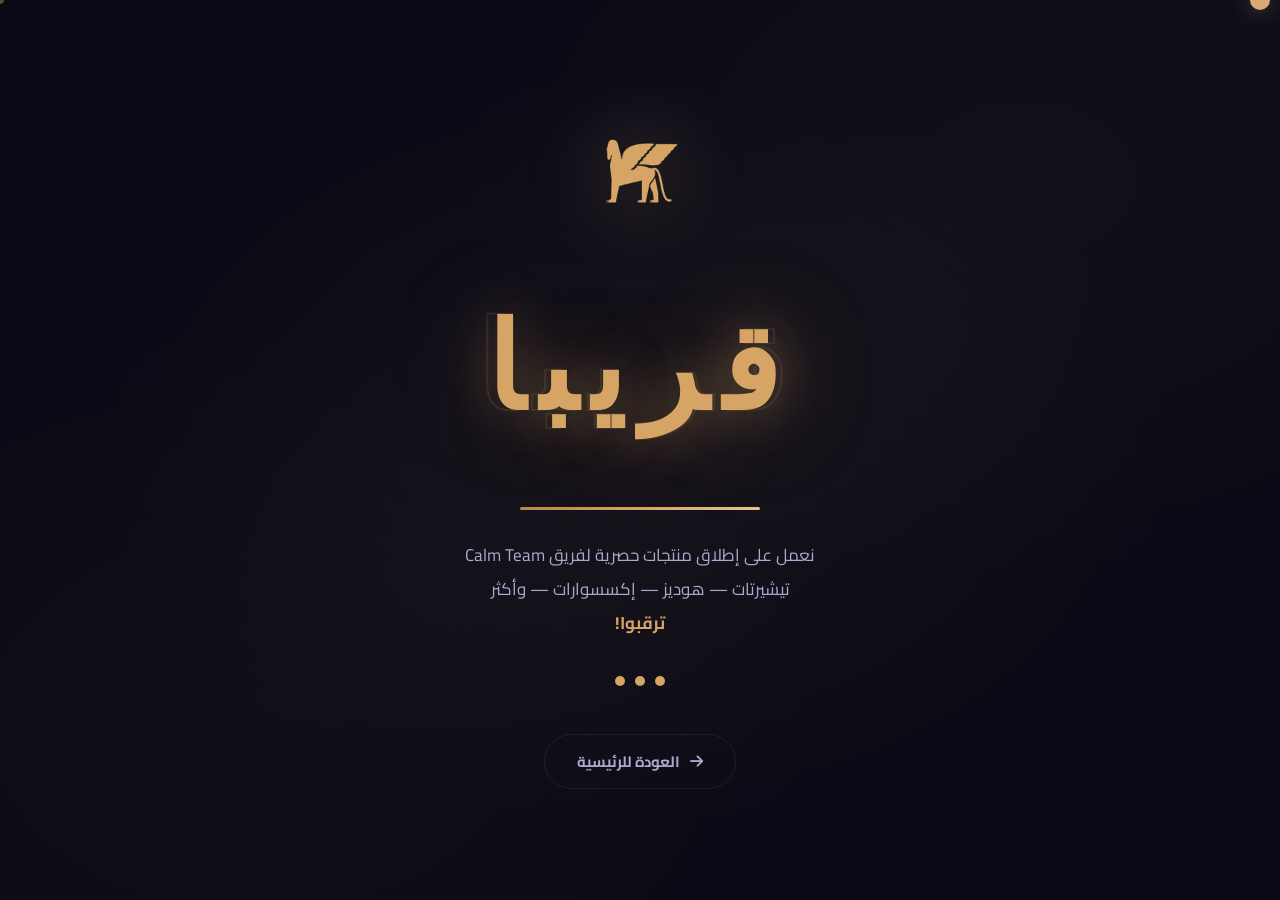
==== products.html @ 2f4dc10b "Initial commit — Calm Team website" ====
<!DOCTYPE html>
<html lang="ar" dir="rtl">
<head>
  <meta charset="UTF-8" />
  <meta name="viewport" content="width=device-width, initial-scale=1.0" />
  <title>منتجاتنا | Calm Team</title>
  <meta name="description" content="Calm Team Products - متجر فريق هدوء الرسمي" />
  <link rel="preconnect" href="https://fonts.googleapis.com" />
  <link href="https://fonts.googleapis.com/css2?family=Cairo:wght@300;400;600;700;900&family=Teko:wght@400;500;600;700&display=swap" rel="stylesheet" />
  <link rel="stylesheet" href="https://cdnjs.cloudflare.com/ajax/libs/font-awesome/6.5.1/css/all.min.css" />
  <link rel="stylesheet" href="css/style.css" />
  <link rel="icon" type="image/png" href="assets/logo.png" />
  <style>
    .products-page {
      min-height: 100vh;
      display: flex;
      align-items: center;
      justify-content: center;
      background: var(--bg);
      position: relative;
      overflow: hidden;
    }

    .products-page::before {
      content: '';
      position: absolute;
      inset: 0;
      background:
        radial-gradient(ellipse at 50% 50%, rgba(214,165,102,0.06), transparent 60%),
        radial-gradient(ellipse at 80% 20%, rgba(214,165,102,0.04), transparent 40%),
        radial-gradient(ellipse at 20% 80%, rgba(214,165,102,0.03), transparent 40%);
      pointer-events: none;
    }

    .products-logo {
      display: block;
      margin: 0 auto 48px;
      width: 120px;
      height: auto;
      animation: productFloat 2.5s var(--ease) infinite;
      filter: drop-shadow(0 0 40px var(--primary-glow));
    }

    .products-container {
      text-align: center;
      position: relative;
      z-index: 1;
      padding: 40px 24px;
      animation: pageFadeIn 1s var(--ease) both;
    }

    @keyframes pageFadeIn {
      from { opacity: 0; transform: scale(0.95); }
      to { opacity: 1; transform: scale(1); }
    }

.products-title {
      font-family: var(--font-en);
      font-size: clamp(56px, 10vw, 120px);
      font-weight: 700;
      color: var(--primary);
      letter-spacing: 16px;
      text-shadow: 0 0 50px var(--primary-glow), 0 0 100px var(--primary-glow);
      animation: titleGlow 2s var(--ease) infinite;
      position: relative;
      margin-bottom: 24px;
    }

    .products-title::after {
      content: attr(data-text);
      position: absolute;
      top: 0;
      left: 50%;
      transform: translateX(-50%);
      -webkit-text-stroke: 2px var(--primary);
      color: transparent;
      opacity: 0.12;
      z-index: -1;
      letter-spacing: 20px;
    }

    @keyframes titleGlow {
      0%, 100% { transform: scale(1); opacity: 1; }
      50% { transform: scale(1.04); opacity: 0.85; }
    }

    .products-bar-wrap {
      width: 240px;
      height: 3px;
      background: rgba(255,255,255,0.05);
      border-radius: 4px;
      overflow: hidden;
      margin: 0 auto 28px;
    }

    .products-bar-fill {
      width: 100%;
      height: 100%;
      background: linear-gradient(90deg, var(--primary-dark), var(--primary), var(--primary-light));
      animation: barSweep 2s var(--ease) infinite;
      transform-origin: left;
    }

    @keyframes barSweep {
      0% { transform: scaleX(0); }
      50% { transform: scaleX(1); }
      100% { transform: scaleX(0); transform-origin: right; }
    }

    .products-desc {
      font-size: 17px;
      color: var(--text-muted);
      max-width: 500px;
      margin: 0 auto 36px;
      line-height: 2;
    }

    .products-dots {
      display: flex;
      gap: 10px;
      justify-content: center;
      margin-bottom: 48px;
    }

    .products-dots span {
      width: 10px;
      height: 10px;
      border-radius: 50%;
      background: var(--primary);
      animation: dotBounce 1.4s var(--ease) infinite;
    }

    .products-dots span:nth-child(2) { animation-delay: 0.2s; }
    .products-dots span:nth-child(3) { animation-delay: 0.4s; }

    @keyframes dotBounce {
      0%, 60%, 100% { transform: translateY(0); opacity: 0.3; }
      30% { transform: translateY(-14px); opacity: 1; }
    }

    .products-back {
      display: inline-flex;
      align-items: center;
      gap: 10px;
      padding: 14px 32px;
      border-radius: 50px;
      font-family: var(--font-ar);
      font-size: 15px;
      font-weight: 700;
      text-decoration: none;
      color: var(--text-muted);
      border: 1px solid var(--border);
      transition: all 0.3s var(--ease);
    }

    .products-back:hover {
      color: var(--primary);
      border-color: var(--primary);
      transform: translateY(-3px);
      box-shadow: 0 8px 25px rgba(0,0,0,0.15);
    }

    .products-particles {
      position: absolute;
      inset: 0;
      overflow: hidden;
      pointer-events: none;
    }

    .products-particles span {
      position: absolute;
      width: 4px;
      height: 4px;
      background: var(--primary);
      border-radius: 50%;
      opacity: 0;
      animation: particleFall 6s linear infinite;
    }

    .products-particles span:nth-child(1) { left: 10%; animation-delay: 0s; animation-duration: 7s; }
    .products-particles span:nth-child(2) { left: 25%; animation-delay: 1s; animation-duration: 5s; }
    .products-particles span:nth-child(3) { left: 40%; animation-delay: 2s; animation-duration: 8s; }
    .products-particles span:nth-child(4) { left: 55%; animation-delay: 0.5s; animation-duration: 6s; }
    .products-particles span:nth-child(5) { left: 70%; animation-delay: 3s; animation-duration: 7s; }
    .products-particles span:nth-child(6) { left: 85%; animation-delay: 1.5s; animation-duration: 5s; }
    .products-particles span:nth-child(7) { left: 50%; animation-delay: 2.5s; animation-duration: 6s; }
    .products-particles span:nth-child(8) { left: 15%; animation-delay: 4s; animation-duration: 8s; }

    @keyframes particleFall {
      0% { transform: translateY(-20px) scale(0); opacity: 0; }
      20% { opacity: 0.6; transform: translateY(0) scale(1); }
      80% { opacity: 0.6; }
      100% { transform: translateY(100vh) scale(0); opacity: 0; }
    }

    @keyframes productFloat {
      0%, 100% { transform: translateY(0) scale(1); }
      50% { transform: translateY(-18px) scale(1.05); }
    }
  </style>
</head>
<body>

  <div class="cursor" id="cursor"></div>
  <div class="cursor-trail" id="cursorTrail"></div>

  <div class="products-page">
    <div class="products-particles">
      <span></span><span></span><span></span><span></span>
      <span></span><span></span><span></span><span></span>
    </div>

    <div class="products-container">
      <img src="assets/logo.png" alt="Calm Team" class="products-logo" />
      <h1 class="products-title" data-text="قريبا">قريبا</h1>
      <div class="products-bar-wrap"><div class="products-bar-fill"></div></div>
      <p class="products-desc">
         نعمل على إطلاق منتجات حصرية لفريق Calm Team<br />
        تيشيرتات — هوديز — إكسسوارات — وأكثر<br />
        <strong style="color: var(--primary);">ترقبوا!</strong>
      </p>
      <div class="products-dots">
        <span></span><span></span><span></span>
      </div>
      <a href="index.html" class="products-back"><i class="fas fa-arrow-right"></i> العودة للرئيسية</a>
    </div>
  </div>


<script>
  const cursor = document.getElementById('cursor');
  const cursorTrail = document.getElementById('cursorTrail');
  if (cursor && cursorTrail && window.innerWidth > 768) {
    let trailX = 0, trailY = 0;
    document.addEventListener('mousemove', (e) => {
      cursor.style.left = e.clientX + 'px';
      cursor.style.top = e.clientY + 'px';
      trailX = e.clientX; trailY = e.clientY;
    });
    let tX = 0, tY = 0;
    function updateTrail() {
      tX += (trailX - tX) * 0.08;
      tY += (trailY - tY) * 0.08;
      cursorTrail.style.left = tX + 'px';
      cursorTrail.style.top = tY + 'px';
      requestAnimationFrame(updateTrail);
    }
    updateTrail();
    const targets = document.querySelectorAll('a, button, .products-logo, .products-title, .products-back');
    targets.forEach(el => {
      el.addEventListener('mouseenter', () => cursor.classList.add('hover'));
      el.addEventListener('mouseleave', () => cursor.classList.remove('hover'));
    });
    document.addEventListener('mousedown', () => cursor.style.transform = 'translate(-50%, -50%) scale(0.8)');
    document.addEventListener('mouseup', () => cursor.style.transform = 'translate(-50%, -50%) scale(1)');
  } else if (cursor && cursorTrail) {
    cursor.style.display = 'none';
    cursorTrail.style.display = 'none';
  }
</script>
</body>
</html>
---- css/style.css ----
/* ============================================
   CALM TEAM v2 — Elite Style
   Primary: #d6a566
   ============================================ */

:root {
  --primary: #d6a566;
  --primary-light: #e8c48a;
  --primary-dark: #b8894a;
  --primary-glow: rgba(214, 165, 102, 0.35);
  --primary-glow-soft: rgba(214, 165, 102, 0.12);
  --bg: #0a0a16;
  --bg-alt: #0e0e1e;
  --bg-card: #13132a;
  --bg-card-hover: #1a1a38;
  --text: #f0f0ff;
  --text-muted: #aaaacc;
  --text-dark: #7777aa;
  --border: rgba(214, 165, 102, 0.1);
  --border-hover: rgba(214, 165, 102, 0.25);
  --glass: rgba(10, 10, 22, 0.8);
  --glass-border: rgba(214, 165, 102, 0.08);
  --radius: 16px;
  --radius-sm: 10px;
  --radius-xs: 6px;
  --ease: cubic-bezier(0.22, 1, 0.36, 1);
  --ease-out: cubic-bezier(0.16, 1, 0.3, 1);
  --font-ar: 'Cairo', sans-serif;
  --font-en: 'Teko', sans-serif;
}

* { margin: 0; padding: 0; box-sizing: border-box; }

html {
  scroll-behavior: smooth;
  scroll-padding-top: 80px;
}

body {
  font-family: var(--font-ar);
  background: var(--bg);
  color: var(--text);
  line-height: 1.7;
  overflow-x: hidden;
  direction: rtl;
  cursor: none;
}

.lang-toggle {
  background: transparent;
  border: 1px solid var(--text-muted);
  color: var(--text-muted);
  font-family: var(--font-en);
  font-size: 12px;
  font-weight: 700;
  letter-spacing: 1px;
  padding: 4px 12px;
  border-radius: 20px;
  cursor: pointer;
  transition: all 0.3s var(--ease);
  line-height: 1.4;
}

.lang-toggle:hover {
  border-color: var(--primary);
  color: var(--primary);
  box-shadow: 0 0 20px var(--primary-glow);
}

::selection { background: var(--primary); color: #06060e; }

::-webkit-scrollbar { width: 6px; }
::-webkit-scrollbar-track { background: var(--bg); }
::-webkit-scrollbar-thumb { background: var(--primary-dark); border-radius: 3px; }
::-webkit-scrollbar-thumb:hover { background: var(--primary); }

img, a, button, input, textarea { cursor: none; }

/* ============================================
   CUSTOM CURSOR
   ============================================ */
.cursor {
  position: fixed;
  width: 20px;
  height: 20px;
  border-radius: 50%;
  pointer-events: none;
  z-index: 99999;
  background: var(--primary);
  box-shadow: 0 0 20px var(--primary-glow), 0 0 60px var(--primary-glow);
  mix-blend-mode: screen;
  transform: translate(-50%, -50%);
  transition: width 0.2s, height 0.2s, opacity 0.2s;
}

.cursor-trail {
  position: fixed;
  width: 8px;
  height: 8px;
  border-radius: 50%;
  pointer-events: none;
  z-index: 99998;
  background: rgba(214, 165, 102, 0.4);
  transform: translate(-50%, -50%);
  transition: none;
}

.cursor.hover {
  width: 48px;
  height: 48px;
  background: rgba(214, 165, 102, 0.08);
  backdrop-filter: blur(4px);
  border: 1px solid var(--primary);
  box-shadow: 0 0 40px var(--primary-glow);
}

/* ============================================
   SCROLL PROGRESS
   ============================================ */
.scroll-progress {
  position: fixed;
  top: 0;
  left: 0;
  height: 2px;
  z-index: 10001;
  background: linear-gradient(90deg, var(--primary-dark), var(--primary), var(--primary-light));
  width: 0%;
  transition: width 0.1s linear;
}

/* ============================================
   LOADER
   ============================================ */
.loader {
  position: fixed;
  inset: 0;
  z-index: 10000;
  background: var(--bg);
  display: flex;
  align-items: center;
  justify-content: center;
  transition: opacity 0.8s var(--ease), visibility 0.8s;
}

.loader.hidden {
  opacity: 0;
  visibility: hidden;
  pointer-events: none;
}

.loader-scene {
  text-align: center;
  position: relative;
}

.loader-shield {
  width: 80px;
  height: 80px;
  display: block;
  margin: 0 auto;
  animation: loaderFloat 1.5s var(--ease) infinite;
  position: relative;
  z-index: 2;
  object-fit: contain;
}

.loader-ring {
  position: absolute;
  top: 50%;
  left: 50%;
  width: 120px;
  height: 120px;
  margin: -60px 0 0 -60px;
  border-radius: 50%;
  border: 2px solid transparent;
  border-top-color: var(--primary);
  animation: spin 1s linear infinite;
}

.loader-ring-2 {
  position: absolute;
  top: 50%;
  left: 50%;
  width: 140px;
  height: 140px;
  margin: -70px 0 0 -70px;
  border-radius: 50%;
  border: 2px solid transparent;
  border-bottom-color: var(--primary-light);
  animation: spin 1.5s linear infinite reverse;
}

.loader-scene h2 {
  font-family: var(--font-en);
  font-size: 36px;
  color: var(--primary);
  letter-spacing: 6px;
  margin-top: 24px;
  animation: loaderPulse 1.5s var(--ease) infinite;
}

.loader-scene p {
  font-size: 12px;
  color: var(--text-dark);
  letter-spacing: 3px;
  margin-top: 8px;
}

@keyframes loaderFloat {
  0%, 100% { transform: translateY(0) scale(1); }
  50% { transform: translateY(-12px) scale(1.05); }
}

@keyframes loaderPulse {
  0%, 100% { opacity: 1; }
  50% { opacity: 0.6; }
}

@keyframes spin {
  to { transform: rotate(360deg); }
}

/* ============================================
   NAV
   ============================================ */
.navbar {
  position: fixed;
  top: 0;
  left: 0;
  right: 0;
  z-index: 1000;
  padding: 18px 0;
  transition: transform 0.5s var(--ease), background 0.4s var(--ease), padding 0.4s var(--ease), border 0.4s var(--ease);
  transform: translateY(0);
}

.navbar.scrolled {
  background: var(--glass);
  backdrop-filter: blur(24px) saturate(1.2);
  -webkit-backdrop-filter: blur(24px) saturate(1.2);
  border-bottom: 1px solid var(--glass-border);
  padding: 10px 0;
}

.navbar.hidden {
  transform: translateY(-100%);
}

.nav-container {
  max-width: 1200px;
  margin: 0 auto;
  padding: 0 24px;
  display: flex;
  align-items: center;
  justify-content: space-between;
}

.nav-logo {
  display: flex;
  align-items: center;
  gap: 10px;
  text-decoration: none;
  color: var(--text);
  font-family: var(--font-en);
  font-size: 26px;
  letter-spacing: 2px;
}

.logo-3d {
  perspective: 200px;
}

.logo-icon {
  width: 34px;
  height: 34px;
  display: block;
  transition: transform 0.4s var(--ease);
  animation: logoFloat 3s var(--ease) infinite;
  object-fit: contain;
}

@keyframes logoFloat {
  0%, 100% { transform: rotateY(0deg); }
  50% { transform: rotateY(15deg); }
}

.nav-logo:hover .logo-icon {
  transform: rotateY(360deg);
}

.logo-text span { color: var(--primary); }

.nav-menu {
  display: flex;
  list-style: none;
  gap: 4px;
}

.nav-link {
  text-decoration: none;
  color: var(--text-muted);
  padding: 8px 18px;
  border-radius: var(--radius-xs);
  font-size: 13px;
  font-weight: 600;
  transition: all 0.3s var(--ease);
  position: relative;
  letter-spacing: 0.5px;
}

.nav-link::before {
  content: '';
  position: absolute;
  bottom: 2px;
  left: 50%;
  width: 0;
  height: 2px;
  background: var(--primary);
  border-radius: 2px;
  transition: all 0.3s var(--ease);
  transform: translateX(-50%);
}

.nav-link:hover,
.nav-link.active {
  color: var(--text);
  background: rgba(214, 165, 102, 0.06);
}

.nav-link:hover::before,
.nav-link.active::before {
  width: 40%;
}

.nav-toggle {
  display: none;
  flex-direction: column;
  gap: 5px;
  cursor: pointer;
  padding: 8px;
}

.nav-toggle span {
  width: 24px;
  height: 2px;
  background: var(--text);
  transition: all 0.3s var(--ease);
  border-radius: 2px;
}

.nav-toggle.active span:nth-child(1) { transform: rotate(45deg) translate(5px, 5px); }
.nav-toggle.active span:nth-child(2) { opacity: 0; transform: translateX(-10px); }
.nav-toggle.active span:nth-child(3) { transform: rotate(-45deg) translate(5px, -5px); }

/* ============================================
   HERO
   ============================================ */
.hero {
  position: relative;
  min-height: 100vh;
  display: flex;
  align-items: center;
  justify-content: center;
  overflow: hidden;
}

.three-container {
  position: absolute;
  inset: 0;
  z-index: 0;
}

.hero-gradient {
  position: absolute;
  inset: 0;
  z-index: 1;
  background:
    radial-gradient(ellipse at 20% 50%, rgba(214,165,102,0.1) 0%, transparent 55%),
    radial-gradient(ellipse at 80% 80%, rgba(214,165,102,0.06) 0%, transparent 50%),
    radial-gradient(ellipse at 50% 0%, rgba(214,165,102,0.04) 0%, transparent 40%),
    linear-gradient(180deg, transparent 0%, var(--bg) 100%);
  pointer-events: none;
}

.hero-floating {
  position: absolute;
  inset: 0;
  z-index: 1;
  pointer-events: none;
  overflow: hidden;
}

.float-shape {
  position: absolute;
  font-size: 28px;
  color: var(--primary);
  opacity: 0.15;
  animation: floatAround 12s var(--ease) infinite;
}

.float-shape.s1 { top: 15%; right: 10%; animation-delay: -2s; font-size: 36px; }
.float-shape.s2 { top: 60%; left: 8%; animation-delay: -5s; font-size: 24px; }
.float-shape.s3 { bottom: 20%; right: 20%; animation-delay: -8s; font-size: 32px; }
.float-shape.s4 { top: 30%; left: 15%; animation-delay: -3s; font-size: 20px; }

@keyframes floatAround {
  0%, 100% { transform: translate(0, 0) rotate(0deg); }
  25% { transform: translate(20px, -30px) rotate(5deg); }
  50% { transform: translate(-10px, -50px) rotate(-3deg); }
  75% { transform: translate(-30px, -20px) rotate(7deg); }
}

.hero-content {
  position: relative;
  z-index: 2;
  text-align: center;
  padding: 24px;
  max-width: 900px;
}

.hero-badge {
  display: inline-block;
  padding: 8px 28px;
  border: 1px solid var(--border);
  border-radius: 50px;
  font-size: 12px;
  font-weight: 600;
  color: var(--primary);
  letter-spacing: 4px;
  margin-bottom: 24px;
  backdrop-filter: blur(10px);
  background: rgba(214, 165, 102, 0.04);
  position: relative;
  overflow: hidden;
}

.hero-badge::before {
  content: '';
  position: absolute;
  top: -50%;
  left: -50%;
  width: 200%;
  height: 200%;
  background: conic-gradient(from 0deg, transparent, var(--primary-glow), transparent, var(--primary-glow), transparent);
  animation: badgeSpin 6s linear infinite;
  opacity: 0.3;
}

@keyframes badgeSpin {
  to { transform: rotate(360deg); }
}

.hero-title {
  display: flex;
  flex-direction: column;
  align-items: center;
  gap: 0;
  margin-bottom: 16px;
  perspective: 600px;
}

.title-line {
  font-family: var(--font-en);
  font-size: clamp(72px, 18vw, 180px);
  font-weight: 700;
  line-height: 0.85;
  color: var(--text);
  text-transform: uppercase;
  letter-spacing: 10px;
  text-align: center;
  text-shadow: 0 0 30px rgba(214,165,102,0.05);
  opacity: 0;
  transform: translateY(60px) rotateX(20deg);
  animation: titleReveal 1s var(--ease-out) forwards;
}

.title-line:nth-child(1) { animation-delay: 0.3s; }
.title-line:nth-child(2) { animation-delay: 0.6s; }

.title-line.gold {
  color: var(--primary);
  text-shadow:
    0 0 40px rgba(214,165,102,0.2),
    0 0 80px rgba(214,165,102,0.1);
  -webkit-text-stroke: 0;
  position: relative;
}

.title-line.gold::after {
  content: 'Team';
  position: absolute;
  top: 0;
  left: 50%;
  transform: translateX(-50%);
  -webkit-text-stroke: 2px var(--primary);
  color: transparent;
  opacity: 0.15;
  z-index: -1;
  letter-spacing: 12px;
}

@keyframes titleReveal {
  to {
    opacity: 1;
    transform: translateY(0) rotateX(0deg);
  }
}

.hero-subtitle {
  font-family: var(--font-ar);
  font-size: clamp(20px, 3vw, 36px);
  font-weight: 700;
  color: var(--text-muted);
  letter-spacing: 6px;
  margin-bottom: 20px;
  opacity: 0;
  animation: fadeUp 0.8s var(--ease-out) 0.9s forwards;
}

@keyframes fadeUp {
  to { opacity: 1; transform: translateY(0); }
}

.hero-desc {
  font-size: clamp(14px, 1.8vw, 17px);
  color: var(--text-muted);
  max-width: 550px;
  margin: 0 auto 36px;
  line-height: 2;
  opacity: 0;
  transform: translateY(20px);
  animation: fadeUp 0.8s var(--ease-out) 1.1s forwards;
}

.typewriter::after {
  content: '|';
  animation: blink 0.8s step-end infinite;
  color: var(--primary);
}

@keyframes blink {
  50% { opacity: 0; }
}

.hero-actions {
  display: flex;
  gap: 16px;
  justify-content: center;
  flex-wrap: wrap;
  opacity: 0;
  transform: translateY(20px);
  animation: fadeUp 0.8s var(--ease-out) 1.3s forwards;
}

.btn {
  display: inline-flex;
  align-items: center;
  gap: 12px;
  padding: 16px 36px;
  border-radius: 50px;
  font-family: var(--font-ar);
  font-size: 15px;
  font-weight: 700;
  text-decoration: none;
  cursor: pointer;
  border: none;
  transition: all 0.4s var(--ease);
  position: relative;
  overflow: hidden;
  outline: none;
}

.btn-primary {
  background: linear-gradient(135deg, var(--primary-dark), var(--primary), var(--primary-light));
  color: #06060e;
  box-shadow: 0 4px 25px var(--primary-glow);
}

.btn-primary::before {
  content: '';
  position: absolute;
  top: 0;
  left: -100%;
  width: 100%;
  height: 100%;
  background: linear-gradient(90deg, transparent, rgba(255,255,255,0.2), transparent);
  transition: left 0.6s;
}

.btn-primary:hover::before { left: 100%; }

.btn-primary:hover {
  transform: translateY(-4px) scale(1.02);
  box-shadow: 0 12px 40px var(--primary-glow);
}

.btn-outline {
  background: transparent;
  color: var(--text);
  border: 2px solid var(--border);
}

.btn-outline:hover {
  border-color: var(--primary);
  color: var(--primary);
  background: rgba(214, 165, 102, 0.06);
  transform: translateY(-4px);
  box-shadow: 0 8px 30px rgba(214,165,102,0.08);
}

.hero-scroll {
  position: absolute;
  bottom: 36px;
  left: 50%;
  transform: translateX(-50%);
  display: flex;
  flex-direction: column;
  align-items: center;
  gap: 8px;
  color: var(--text-dark);
  font-size: 11px;
  letter-spacing: 3px;
  animation: scrollBounce 2.5s var(--ease) infinite;
  z-index: 2;
  opacity: 0;
  animation: scrollBounce 2.5s var(--ease) infinite, fadeIn 1s 2s forwards;
}

@keyframes scrollBounce {
  0%, 100% { transform: translateX(-50%) translateY(0); }
  50% { transform: translateX(-50%) translateY(10px); }
}

@keyframes fadeIn {
  to { opacity: 1; }
}

/* ============================================
   MARQUEE
   ============================================ */
.marquee-section {
  padding: 20px 0;
  background: var(--bg-alt);
  border-top: 1px solid var(--border);
  border-bottom: 1px solid var(--border);
  overflow: hidden;
}

.marquee {
  overflow: hidden;
  width: 100%;
}

.marquee-track {
  display: flex;
  gap: 40px;
  width: max-content;
  animation: marqueeScroll 20s linear infinite;
}

.marquee-track span {
  font-family: var(--font-en);
  font-size: 22px;
  font-weight: 600;
  color: var(--text-muted);
  letter-spacing: 3px;
  white-space: nowrap;
}

.marquee-track span:nth-child(odd) { color: var(--primary); }

@keyframes marqueeScroll {
  from { transform: translateX(0); }
  to { transform: translateX(-50%); }
}

/* ============================================
   SECTIONS
   ============================================ */
.section {
  padding: 110px 0;
  position: relative;
}

.section:nth-child(even) {
  background: var(--bg-alt);
}

.container {
  max-width: 1200px;
  margin: 0 auto;
  padding: 0 24px;
}

.section-header {
  text-align: center;
  margin-bottom: 60px;
}

.section-tag {
  display: inline-block;
  padding: 6px 22px;
  border-radius: 50px;
  font-size: 11px;
  font-weight: 700;
  color: var(--primary);
  background: rgba(214, 165, 102, 0.06);
  border: 1px solid var(--border);
  letter-spacing: 3px;
  margin-bottom: 16px;
  text-transform: uppercase;
}

.section-title {
  font-size: clamp(30px, 4.5vw, 48px);
  font-weight: 900;
  color: var(--text);
  margin-bottom: 16px;
  line-height: 1.2;
}

.section-divider {
  display: flex;
  align-items: center;
  justify-content: center;
  gap: 12px;
  color: var(--primary);
  font-size: 14px;
}

.section-divider span {
  display: block;
  width: 50px;
  height: 1px;
  background: linear-gradient(90deg, transparent, var(--primary), transparent);
}

/* ============================================
   ABOUT
   ============================================ */
.about-grid {
  display: grid;
  grid-template-columns: 1.1fr 1fr;
  gap: 60px;
  align-items: center;
}

.about-desc {
  font-size: 16px;
  color: var(--text-muted);
  margin-bottom: 20px;
  line-height: 2;
}

.about-desc strong { color: var(--primary); }

.about-values {
  display: flex;
  gap: 10px;
  flex-wrap: wrap;
  margin-top: 28px;
}

.value-item {
  display: flex;
  align-items: center;
  gap: 8px;
  padding: 8px 20px;
  border-radius: 50px;
  background: rgba(214, 165, 102, 0.05);
  border: 1px solid var(--border);
  font-size: 13px;
  font-weight: 600;
  color: var(--text);
  transition: all 0.3s var(--ease);
}

.value-item:hover {
  border-color: var(--primary);
  background: rgba(214, 165, 102, 0.1);
  transform: translateY(-3px);
  box-shadow: 0 6px 20px rgba(214,165,102,0.08);
}

.value-item i { color: var(--primary); }

.about-visual {
  display: flex;
  justify-content: center;
  perspective: 800px;
}

.about-3d-card {
  width: 280px;
  height: 340px;
  cursor: pointer;
}

.about-3d-inner {
  width: 100%;
  height: 100%;
  background: linear-gradient(145deg, var(--bg-card), var(--bg-card-hover));
  border: 1px solid var(--border);
  border-radius: 24px;
  display: flex;
  flex-direction: column;
  align-items: center;
  justify-content: center;
  gap: 16px;
  transition: all 0.3s var(--ease);
  position: relative;
  overflow: hidden;
  animation: cardLevitate 4s var(--ease) infinite;
}

@keyframes cardLevitate {
  0%, 100% { transform: translateY(0); }
  50% { transform: translateY(-6px); }
}

.about-3d-inner::before {
  content: '';
  position: absolute;
  inset: -1px;
  border-radius: 25px;
  background: var(--primary);
  opacity: 0.15;
  z-index: -1;
}

.about-3d-inner::after {
  content: '';
  position: absolute;
  inset: 0;
  border-radius: 24px;
  box-shadow: inset 0 0 60px rgba(214, 165, 102, 0.06);
  pointer-events: none;
  animation: glowPulse 3s var(--ease) infinite;
}

@keyframes glowPulse {
  0%, 100% { box-shadow: inset 0 0 40px rgba(214, 165, 102, 0.04); }
  50% { box-shadow: inset 0 0 80px rgba(214, 165, 102, 0.10); }
}

.about-3d-shield {
  width: 90px;
  height: 90px;
  object-fit: contain;
  filter: drop-shadow(0 0 20px var(--primary-glow));
  animation: logoGlow 3s var(--ease) infinite;
}

@keyframes logoGlow {
  0%, 100% { filter: drop-shadow(0 0 15px rgba(214, 165, 102, 0.2)); }
  50% { filter: drop-shadow(0 0 35px rgba(214, 165, 102, 0.4)); }
}

.about-3d-year {
  font-family: var(--font-en);
  font-size: 52px;
  font-weight: 700;
  color: var(--primary);
  line-height: 1;
  text-shadow: 0 0 30px var(--primary-glow);
  position: relative;
}

.about-3d-year::after {
  content: '';
  position: absolute;
  bottom: -4px;
  left: 50%;
  transform: translateX(-50%);
  width: 40px;
  height: 2px;
  background: var(--primary);
  border-radius: 2px;
  opacity: 0.5;
}

.about-3d-text {
  font-family: var(--font-en);
  font-size: 22px;
  letter-spacing: 4px;
  color: var(--text-muted);
}

/* ============================================
   ROSTER
   ============================================ */
.roster-grid {
  display: grid;
  grid-template-columns: repeat(auto-fill, minmax(300px, 1fr));
  gap: 24px;
}

.player-card {
  background: var(--bg-card);
  border: 1px solid var(--border);
  border-radius: var(--radius);
  padding: 28px;
  display: flex;
  align-items: center;
  gap: 20px;
  transition: all 0.4s var(--ease);
  position: relative;
  overflow: hidden;
  transform-style: preserve-3d;
  cursor: pointer;
}

.card-glow {
  position: absolute;
  top: -50%;
  left: -50%;
  width: 200%;
  height: 200%;
  background: radial-gradient(circle at 50% 50%, var(--primary-glow-soft), transparent 60%);
  opacity: 0;
  transition: opacity 0.4s;
  pointer-events: none;
}

.player-card:hover .card-glow { opacity: 1; }

.card-bg-pattern {
  position: absolute;
  inset: 0;
  background-image:
    radial-gradient(circle at 20% 50%, rgba(214,165,102,0.03) 0%, transparent 50%),
    radial-gradient(circle at 80% 50%, rgba(214,165,102,0.02) 0%, transparent 50%);
  pointer-events: none;
}

.player-card:hover {
  border-color: rgba(214, 165, 102, 0.3);
  transform: translateY(-6px) scale(1.01);
  box-shadow:
    0 20px 60px rgba(0,0,0,0.3),
    0 0 40px rgba(214,165,102,0.05);
}

.player-img {
  position: relative;
  width: 72px;
  height: 72px;
  border-radius: 16px;
  display: flex;
  align-items: center;
  justify-content: center;
  flex-shrink: 0;
  background: linear-gradient(145deg, rgba(214,165,102,0.08), rgba(214,165,102,0.03));
  border: 1px solid var(--border);
  overflow: hidden;
}

.player-img::before {
  content: '';
  position: absolute;
  inset: 0;
  background: linear-gradient(135deg, transparent, rgba(214,165,102,0.05));
}

.player-avatar {
  font-family: var(--font-en);
  font-size: 32px;
  font-weight: 700;
  color: var(--primary);
  position: relative;
  z-index: 1;
}

.player-status {
  position: absolute;
  bottom: 4px;
  right: 4px;
  width: 14px;
  height: 14px;
  border-radius: 50%;
  border: 3px solid var(--bg-card);
  z-index: 2;
}

.player-status.online { background: #22c55e; box-shadow: 0 0 10px rgba(34,197,94,0.4); }
.player-status.offline { background: var(--text-dark); }

.player-info h3 {
  font-family: var(--font-en);
  font-size: 24px;
  font-weight: 600;
  color: var(--text);
  letter-spacing: 1px;
}

.player-role {
  font-size: 12px;
  color: var(--primary);
  font-weight: 600;
  display: block;
  margin-bottom: 10px;
}

.player-stats-bar {
  display: flex;
  flex-direction: column;
  gap: 6px;
  margin-bottom: 10px;
}

.stat-bar {
  display: flex;
  justify-content: space-between;
  font-size: 10px;
  color: var(--text-dark);
  position: relative;
  padding-bottom: 2px;
}

.stat-bar::after {
  content: '';
  position: absolute;
  bottom: 0;
  left: 0;
  right: 0;
  height: 2px;
  background: rgba(255,255,255,0.04);
  border-radius: 2px;
}

.stat-bar::before {
  content: '';
  position: absolute;
  bottom: 0;
  left: 0;
  height: 2px;
  width: var(--w);
  background: linear-gradient(90deg, var(--primary-dark), var(--primary));
  border-radius: 2px;
  transition: width 1s var(--ease-out);
}

.player-games {
  display: flex;
  gap: 6px;
  flex-wrap: wrap;
}

.player-games span {
  padding: 3px 12px;
  border-radius: 4px;
  font-size: 9px;
  font-weight: 700;
  color: var(--text-muted);
  background: rgba(255,255,255,0.03);
  border: 1px solid rgba(255,255,255,0.05);
  letter-spacing: 1px;
}

/* ============================================
   COMMUNITY
   ============================================ */
.community-content {
  display: grid;
  grid-template-columns: 1.1fr 1fr;
  gap: 60px;
  align-items: center;
}

.community-features {
  display: flex;
  flex-direction: column;
  gap: 16px;
  margin-bottom: 32px;
}

.feature-item {
  display: flex;
  gap: 16px;
  align-items: flex-start;
  padding: 16px 20px;
  background: var(--bg-card);
  border: 1px solid var(--border);
  border-radius: var(--radius-sm);
  transition: all 0.3s var(--ease);
}

.feature-item:hover {
  border-color: var(--border-hover);
  transform: translateX(-6px);
  box-shadow: 0 8px 25px rgba(0,0,0,0.15);
}

.feature-icon {
  width: 44px;
  height: 44px;
  border-radius: 12px;
  background: rgba(214,165,102,0.08);
  display: flex;
  align-items: center;
  justify-content: center;
  flex-shrink: 0;
  border: 1px solid var(--border);
}

.feature-icon i {
  font-size: 18px;
  color: var(--primary);
}

.feature-item h4 {
  font-size: 14px;
  font-weight: 700;
  margin-bottom: 4px;
}

.feature-item p {
  font-size: 13px;
  color: var(--text-muted);
}

.discord-card {
  background: var(--bg-card);
  border: 1px solid var(--border);
  border-radius: var(--radius);
  overflow: hidden;
  transition: all 0.3s var(--ease);
}

.discord-card:hover {
  border-color: var(--border-hover);
  box-shadow: 0 10px 40px rgba(0,0,0,0.2);
}

.discord-header {
  display: flex;
  align-items: center;
  gap: 10px;
  padding: 16px 20px;
  background: linear-gradient(135deg, rgba(214,165,102,0.04), transparent);
  border-bottom: 1px solid var(--border);
  font-weight: 700;
  font-size: 14px;
}

.discord-header i { color: #5865f2; font-size: 22px; }

.discord-online {
  margin-right: auto;
  font-size: 11px;
  color: #22c55e;
  font-weight: 600;
}

.discord-body {
  padding: 20px;
  display: flex;
  flex-direction: column;
  gap: 16px;
}

.discord-msg {
  display: flex;
  gap: 12px;
  align-items: flex-start;
  font-size: 13px;
}

.msg-avatar {
  width: 32px;
  height: 32px;
  border-radius: 50%;
  background: var(--ac);
  display: flex;
  align-items: center;
  justify-content: center;
  font-family: var(--font-en);
  font-weight: 700;
  font-size: 14px;
  color: white;
  flex-shrink: 0;
}

.discord-msg strong {
  font-size: 12px;
  color: var(--text);
  display: block;
  margin-bottom: 2px;
}

.discord-msg p {
  color: var(--text-muted);
  font-size: 13px;
}

.typing-dots {
  display: flex;
  gap: 4px;
  padding: 4px 0;
}

.typing-dots span {
  width: 6px;
  height: 6px;
  border-radius: 50%;
  background: var(--text-dark);
  animation: typingBounce 1.4s ease-in-out infinite;
}

.typing-dots span:nth-child(2) { animation-delay: 0.2s; }
.typing-dots span:nth-child(3) { animation-delay: 0.4s; }

@keyframes typingBounce {
  0%, 60%, 100% { transform: translateY(0); }
  30% { transform: translateY(-8px); }
}

.discord-footer {
  display: flex;
  gap: 24px;
  padding: 14px 20px;
  border-top: 1px solid var(--border);
  font-size: 12px;
  color: var(--text-dark);
}

.discord-footer i { color: var(--primary); margin-left: 6px; }

/* ============================================
   STATS
   ============================================ */
.stats-grid {
  display: grid;
  grid-template-columns: repeat(4, 1fr);
  gap: 30px;
}

.stats-card {
  background: var(--bg-card);
  border: 1px solid var(--border);
  border-radius: var(--radius);
  padding: 40px 20px;
  display: flex;
  align-items: center;
  justify-content: center;
  position: relative;
  transition: all 0.3s var(--ease);
  aspect-ratio: 1;
}

.stats-card:hover {
  border-color: var(--border-hover);
  transform: translateY(-6px);
  box-shadow: 0 15px 40px rgba(0,0,0,0.2);
}

.stats-ring {
  position: absolute;
  width: 160px;
  height: 160px;
  transform: rotate(-90deg);
}

.ring-bg {
  fill: none;
  stroke: rgba(255,255,255,0.03);
  stroke-width: 6;
}

.ring-fill {
  fill: none;
  stroke: var(--primary);
  stroke-width: 6;
  stroke-linecap: round;
  stroke-dasharray: 534;
  stroke-dashoffset: var(--offset);
  transition: stroke-dashoffset 2s var(--ease-out);
}

.stats-ring-text {
  text-align: center;
  position: relative;
  z-index: 1;
  display: flex;
  flex-direction: column;
  gap: 4px;
}

.stats-number {
  font-family: var(--font-en);
  font-size: 42px;
  font-weight: 700;
  color: var(--primary);
  line-height: 1;
  text-shadow: 0 0 20px var(--primary-glow);
}

.stats-label {
  font-size: 12px;
  color: var(--text-muted);
  font-weight: 600;
  letter-spacing: 1px;
}

/* ============================================
   TIMELINE
   ============================================ */
.timeline-grid {
  display: flex;
  flex-direction: column;
  gap: 0;
  position: relative;
  padding: 20px 0;
}

.timeline-grid::before {
  content: '';
  position: absolute;
  top: 0;
  bottom: 0;
  right: 40px;
  width: 2px;
  background: linear-gradient(180deg, transparent, var(--primary), var(--primary), transparent);
  opacity: 0.2;
}

.tl-item {
  display: flex;
  gap: 36px;
  align-items: flex-start;
  padding: 24px 0;
  position: relative;
}

.tl-dot {
  width: 16px;
  height: 16px;
  border-radius: 50%;
  background: var(--bg);
  border: 3px solid var(--primary);
  flex-shrink: 0;
  margin-top: 12px;
  position: relative;
  z-index: 2;
  transition: all 0.3s var(--ease);
  margin-right: 32px;
}

.tl-item:hover .tl-dot {
  background: var(--primary);
  box-shadow: 0 0 20px var(--primary-glow);
  transform: scale(1.3);
}

.tl-card {
  background: var(--bg-card);
  border: 1px solid var(--border);
  border-radius: var(--radius-sm);
  padding: 20px 24px;
  flex: 1;
  transition: all 0.3s var(--ease);
  position: relative;
}

.tl-card::before {
  content: '';
  position: absolute;
  top: 18px;
  right: -8px;
  width: 12px;
  height: 12px;
  background: var(--bg-card);
  border-left: 1px solid var(--border);
  border-bottom: 1px solid var(--border);
  transform: rotate(135deg);
}

.tl-item:hover .tl-card {
  border-color: var(--border-hover);
  transform: translateX(-6px);
  box-shadow: 0 8px 30px rgba(0,0,0,0.15);
}

.tl-year {
  font-family: var(--font-en);
  font-size: 28px;
  font-weight: 700;
  color: var(--primary);
  line-height: 1;
  margin-bottom: 6px;
}

.tl-card h3 {
  font-size: 16px;
  font-weight: 700;
  margin-bottom: 4px;
}

.tl-card p {
  font-size: 13px;
  color: var(--text-muted);
}

/* ============================================
   PRODUCTS
   ============================================ */
.products-content {
  display: flex;
  justify-content: center;
  align-items: center;
  min-height: 400px;
}

.products-animation {
  text-align: center;
  position: relative;
}

.products-shield {
  font-size: 80px;
  display: block;
  margin-bottom: 24px;
  animation: productFloat 2.5s var(--ease) infinite;
  filter: drop-shadow(0 0 30px var(--primary-glow));
}

@keyframes productFloat {
  0%, 100% { transform: translateY(0) scale(1); }
  50% { transform: translateY(-16px) scale(1.05); }
}

.products-coming {
  font-family: var(--font-en);
  font-size: clamp(48px, 8vw, 96px);
  font-weight: 700;
  color: var(--primary);
  letter-spacing: 12px;
  text-shadow: 0 0 40px var(--primary-glow), 0 0 80px var(--primary-glow);
  animation: comingPulse 2s var(--ease) infinite;
  position: relative;
  margin-bottom: 24px;
}

.products-coming::before {
  content: attr(data-text);
  position: absolute;
  top: 0;
  left: 50%;
  transform: translateX(-50%);
  -webkit-text-stroke: 2px var(--primary);
  color: transparent;
  opacity: 0.15;
  z-index: -1;
  letter-spacing: 16px;
}

@keyframes comingPulse {
  0%, 100% { transform: scale(1); opacity: 1; }
  50% { transform: scale(1.03); opacity: 0.85; }
}

.products-bar {
  width: 200px;
  height: 3px;
  background: rgba(255,255,255,0.06);
  border-radius: 4px;
  overflow: hidden;
  margin: 0 auto 24px;
}

.products-bar-fill {
  width: 100%;
  height: 100%;
  background: linear-gradient(90deg, var(--primary-dark), var(--primary), var(--primary-light));
  animation: barSweep 2s var(--ease) infinite;
  transform-origin: left;
}

@keyframes barSweep {
  0% { transform: scaleX(0); }
  50% { transform: scaleX(1); }
  100% { transform: scaleX(0); transform-origin: right; }
}

.products-desc {
  font-size: 16px;
  color: var(--text-muted);
  max-width: 500px;
  margin: 0 auto 32px;
  line-height: 1.8;
}

.products-dots {
  display: flex;
  gap: 8px;
  justify-content: center;
}

.products-dots span {
  width: 8px;
  height: 8px;
  border-radius: 50%;
  background: var(--primary);
  animation: dotBounce 1.4s var(--ease) infinite;
}

.products-dots span:nth-child(2) { animation-delay: 0.2s; }
.products-dots span:nth-child(3) { animation-delay: 0.4s; }

@keyframes dotBounce {
  0%, 60%, 100% { transform: translateY(0); opacity: 0.3; }
  30% { transform: translateY(-12px); opacity: 1; }
}

/* ============================================
   TESTIMONIALS
   ============================================ */
.testimonials-grid {
  display: grid;
  grid-template-columns: repeat(3, 1fr);
  gap: 24px;
}

.testimonial-card {
  background: var(--bg-card);
  border: 1px solid var(--border);
  border-radius: var(--radius);
  padding: 32px 28px;
  transition: all 0.3s var(--ease);
  position: relative;
}

.testimonial-card:hover {
  border-color: var(--border-hover);
  transform: translateY(-6px);
  box-shadow: 0 15px 40px rgba(0,0,0,0.15);
}

.testimonial-quote {
  font-size: 64px;
  line-height: 0.5;
  color: var(--primary);
  opacity: 0.3;
  font-family: serif;
  margin-bottom: 16px;
}

.testimonial-card p {
  font-size: 14px;
  color: var(--text-muted);
  margin-bottom: 20px;
  font-style: italic;
  line-height: 1.8;
}

.testimonial-author {
  display: flex;
  gap: 12px;
  align-items: center;
}

.ta-avatar {
  width: 40px;
  height: 40px;
  border-radius: 50%;
  background: var(--ac);
  display: flex;
  align-items: center;
  justify-content: center;
  font-family: var(--font-en);
  font-weight: 700;
  font-size: 16px;
  color: white;
}

.testimonial-author strong {
  font-size: 14px;
  display: block;
}

.testimonial-author span {
  font-size: 11px;
  color: var(--text-dark);
}

/* ============================================
   CONTACT
   ============================================ */
.contact-grid {
  display: grid;
  grid-template-columns: 1fr 1fr;
  gap: 60px;
  align-items: start;
}

.contact-info h3 {
  font-size: 26px;
  font-weight: 900;
  margin-bottom: 12px;
}

.contact-info > p {
  color: var(--text-muted);
  margin-bottom: 32px;
  font-size: 15px;
}

.social-links {
  display: flex;
  gap: 12px;
  flex-wrap: wrap;
}

.social-link {
  width: 56px;
  height: 56px;
  display: flex;
  align-items: center;
  justify-content: center;
  border-radius: 14px;
  background: var(--bg-card);
  border: 1px solid var(--border);
  color: var(--text);
  font-size: 22px;
  text-decoration: none;
  transition: all 0.4s var(--ease);
  position: relative;
  overflow: hidden;
}

.social-link::before {
  content: '';
  position: absolute;
  inset: 0;
  background: var(--sc);
  opacity: 0;
  transition: opacity 0.4s;
}

.social-link:hover::before { opacity: 1; }

.social-link:hover {
  border-color: var(--sc);
  transform: translateY(-6px) scale(1.05);
  box-shadow: 0 10px 30px rgba(0,0,0,0.3);
}

.social-link i { position: relative; z-index: 1; }

.contact-form {
  display: flex;
  flex-direction: column;
  gap: 16px;
}

.form-group {
  position: relative;
}

.form-group input,
.form-group textarea {
  width: 100%;
  padding: 16px 22px 16px 50px;
  background: var(--bg-card);
  border: 1px solid var(--border);
  border-radius: var(--radius-sm);
  color: var(--text);
  font-family: var(--font-ar);
  font-size: 14px;
  transition: all 0.3s var(--ease);
  outline: none;
}

.form-group input:focus,
.form-group textarea:focus {
  border-color: var(--primary);
  box-shadow: 0 0 25px rgba(214, 165, 102, 0.06);
  background: var(--bg-card-hover);
}

.form-group i {
  position: absolute;
  top: 50%;
  right: 18px;
  transform: translateY(-50%);
  color: var(--text-dark);
  transition: all 0.3s;
  pointer-events: none;
}

.form-group textarea ~ i {
  top: 20px;
  transform: none;
}

.form-group input:focus ~ i,
.form-group textarea:focus ~ i {
  color: var(--primary);
}

/* ============================================
   FOOTER
   ============================================ */
.footer {
  background: var(--bg-alt);
  border-top: 1px solid var(--border);
  padding: 60px 0 0;
  position: relative;
  overflow: hidden;
}

.footer-particles {
  position: absolute;
  inset: 0;
  background-image:
    radial-gradient(1px 1px at 10% 20%, rgba(214,165,102,0.15), transparent),
    radial-gradient(1px 1px at 30% 60%, rgba(214,165,102,0.1), transparent),
    radial-gradient(1px 1px at 50% 10%, rgba(214,165,102,0.12), transparent),
    radial-gradient(1px 1px at 70% 80%, rgba(214,165,102,0.08), transparent),
    radial-gradient(1px 1px at 90% 40%, rgba(214,165,102,0.1), transparent);
  pointer-events: none;
}

.footer-content {
  display: grid;
  grid-template-columns: 2fr 1fr 1fr 1fr;
  gap: 40px;
  padding-bottom: 40px;
  border-bottom: 1px solid var(--border);
  position: relative;
  z-index: 1;
}

.footer-brand {
  display: flex;
  flex-direction: column;
  gap: 8px;
}

.footer-logo {
  width: 48px;
  height: 48px;
  object-fit: contain;
}

.marquee-logo {
  width: 20px;
  height: 20px;
  vertical-align: middle;
  margin-left: 4px;
  object-fit: contain;
}

.footer-brand h3 {
  font-family: var(--font-en);
  font-size: 26px;
  letter-spacing: 3px;
}

.footer-brand p {
  color: var(--text-muted);
  font-size: 13px;
}

.footer-links h4 {
  font-size: 14px;
  font-weight: 700;
  margin-bottom: 18px;
  color: var(--text);
  letter-spacing: 0.5px;
}

.footer-links ul {
  list-style: none;
  display: flex;
  flex-direction: column;
  gap: 10px;
}

.footer-links a {
  text-decoration: none;
  color: var(--text-muted);
  font-size: 13px;
  transition: all 0.3s var(--ease);
  display: inline-block;
}

.footer-links a:hover {
  color: var(--primary);
  padding-right: 6px;
}

.footer-bottom {
  padding: 24px 0;
  text-align: center;
  position: relative;
  z-index: 1;
}

.footer-bottom p {
  font-size: 13px;
  color: var(--text-dark);
}

.footer-made {
  margin-top: 4px;
  font-size: 12px;
}

/* ============================================
   BACK TO TOP
   ============================================ */
.back-to-top {
  position: fixed;
  bottom: 30px;
  left: 30px;
  z-index: 999;
  width: 48px;
  height: 48px;
  border-radius: 14px;
  background: var(--bg-card);
  border: 1px solid var(--border);
  color: var(--primary);
  font-size: 18px;
  cursor: pointer;
  display: flex;
  align-items: center;
  justify-content: center;
  opacity: 0;
  visibility: hidden;
  transform: translateY(20px);
  transition: all 0.4s var(--ease);
  outline: none;
}

.back-to-top.visible {
  opacity: 1;
  visibility: visible;
  transform: translateY(0);
}

.back-to-top:hover {
  background: var(--primary);
  color: #06060e;
  border-color: var(--primary);
  transform: translateY(-4px);
  box-shadow: 0 8px 30px var(--primary-glow);
}

.btt-ring {
  position: absolute;
  inset: 0;
  width: 100%;
  height: 100%;
}

.btt-ring circle {
  fill: none;
  stroke: var(--primary);
  stroke-width: 2;
  stroke-dasharray: 132;
  stroke-dashoffset: 132;
  transition: stroke-dashoffset 0.3s;
  transform: rotate(-90deg);
  transform-origin: center;
}

/* ============================================
   DATA REVEAL ANIMATIONS
   ============================================ */
[data-reveal] {
  opacity: 0;
  transform: translateY(40px);
  transition: all 0.8s var(--ease-out);
}

[data-reveal].visible {
  opacity: 1;
  transform: translateY(0);
}

[data-reveal].visible:nth-child(2) { transition-delay: 0.1s; }
[data-reveal].visible:nth-child(3) { transition-delay: 0.2s; }
[data-reveal].visible:nth-child(4) { transition-delay: 0.3s; }
[data-reveal].visible:nth-child(5) { transition-delay: 0.4s; }

.roster-grid > [data-reveal]:nth-child(1) { transition-delay: 0.02s; }
.roster-grid > [data-reveal]:nth-child(2) { transition-delay: 0.04s; }
.roster-grid > [data-reveal]:nth-child(3) { transition-delay: 0.06s; }
.roster-grid > [data-reveal]:nth-child(4) { transition-delay: 0.08s; }
.roster-grid > [data-reveal]:nth-child(5) { transition-delay: 0.10s; }
.roster-grid > [data-reveal]:nth-child(6) { transition-delay: 0.12s; }
.roster-grid > [data-reveal]:nth-child(7) { transition-delay: 0.14s; }
.roster-grid > [data-reveal]:nth-child(8) { transition-delay: 0.16s; }
.roster-grid > [data-reveal]:nth-child(9) { transition-delay: 0.18s; }
.roster-grid > [data-reveal]:nth-child(10) { transition-delay: 0.20s; }

.timeline-grid > [data-reveal]:nth-child(1) { transition-delay: 0.05s; }
.timeline-grid > [data-reveal]:nth-child(2) { transition-delay: 0.1s; }
.timeline-grid > [data-reveal]:nth-child(3) { transition-delay: 0.15s; }
.timeline-grid > [data-reveal]:nth-child(4) { transition-delay: 0.2s; }
.timeline-grid > [data-reveal]:nth-child(5) { transition-delay: 0.25s; }
.timeline-grid > [data-reveal]:nth-child(6) { transition-delay: 0.3s; }
.timeline-grid > [data-reveal]:nth-child(7) { transition-delay: 0.35s; }
.timeline-grid > [data-reveal]:nth-child(8) { transition-delay: 0.4s; }

.stats-grid > [data-reveal]:nth-child(1) { transition-delay: 0.05s; }
.stats-grid > [data-reveal]:nth-child(2) { transition-delay: 0.12s; }
.stats-grid > [data-reveal]:nth-child(3) { transition-delay: 0.19s; }
.stats-grid > [data-reveal]:nth-child(4) { transition-delay: 0.26s; }

/* ============================================
   RESPONSIVE
   ============================================ */
@media (max-width: 992px) {
  .about-grid,
  .community-content,
  .contact-grid {
    grid-template-columns: 1fr;
  }

  .stats-grid {
    grid-template-columns: repeat(2, 1fr);
  }

  .testimonials-grid {
    grid-template-columns: 1fr;
  }

  .footer-content {
    grid-template-columns: 1fr 1fr;
  }

  .timeline-grid::before {
    right: 24px;
  }

  .tl-dot {
    margin-right: 16px;
  }
}

@media (max-width: 768px) {
  body { cursor: auto; }
  .cursor, .cursor-trail { display: none; }
  img, a, button, input, textarea { cursor: auto; }

  .nav-menu {
    position: fixed;
    top: 0;
    right: -100%;
    width: 75%;
    max-width: 320px;
    height: 100vh;
    background: rgba(6,6,14,0.95);
    backdrop-filter: blur(30px);
    -webkit-backdrop-filter: blur(30px);
    flex-direction: column;
    justify-content: center;
    align-items: center;
    gap: 6px;
    transition: all 0.4s var(--ease);
    border-left: 1px solid var(--glass-border);
  }

  .nav-menu.active { right: 0; }
  .nav-toggle { display: flex; }

  .nav-link {
    font-size: 17px;
    padding: 12px 36px;
  }

  .nav-link::before { display: none; }

  .hero-floating { display: none; }

  .about-values {
    justify-content: center;
  }

  .roster-grid {
    grid-template-columns: 1fr;
  }

  .footer-content {
    grid-template-columns: 1fr;
    text-align: center;
  }

  .footer-brand { align-items: center; }
  .footer-links ul { align-items: center; }
  .social-links { justify-content: center; }
  .back-to-top { bottom: 16px; left: 16px; width: 42px; height: 42px; }
  .timeline-grid::before { right: 20px; }
  .tl-dot { margin-right: 12px; }
}

@media (max-width: 480px) {
  .stats-grid { grid-template-columns: 1fr 1fr; gap: 16px; }
  .stats-card { padding: 28px 16px; }
  .stats-ring { width: 120px; height: 120px; }
  .stats-number { font-size: 32px; }
  .section { padding: 60px 0; }
  .btn { padding: 14px 28px; font-size: 14px; }
}
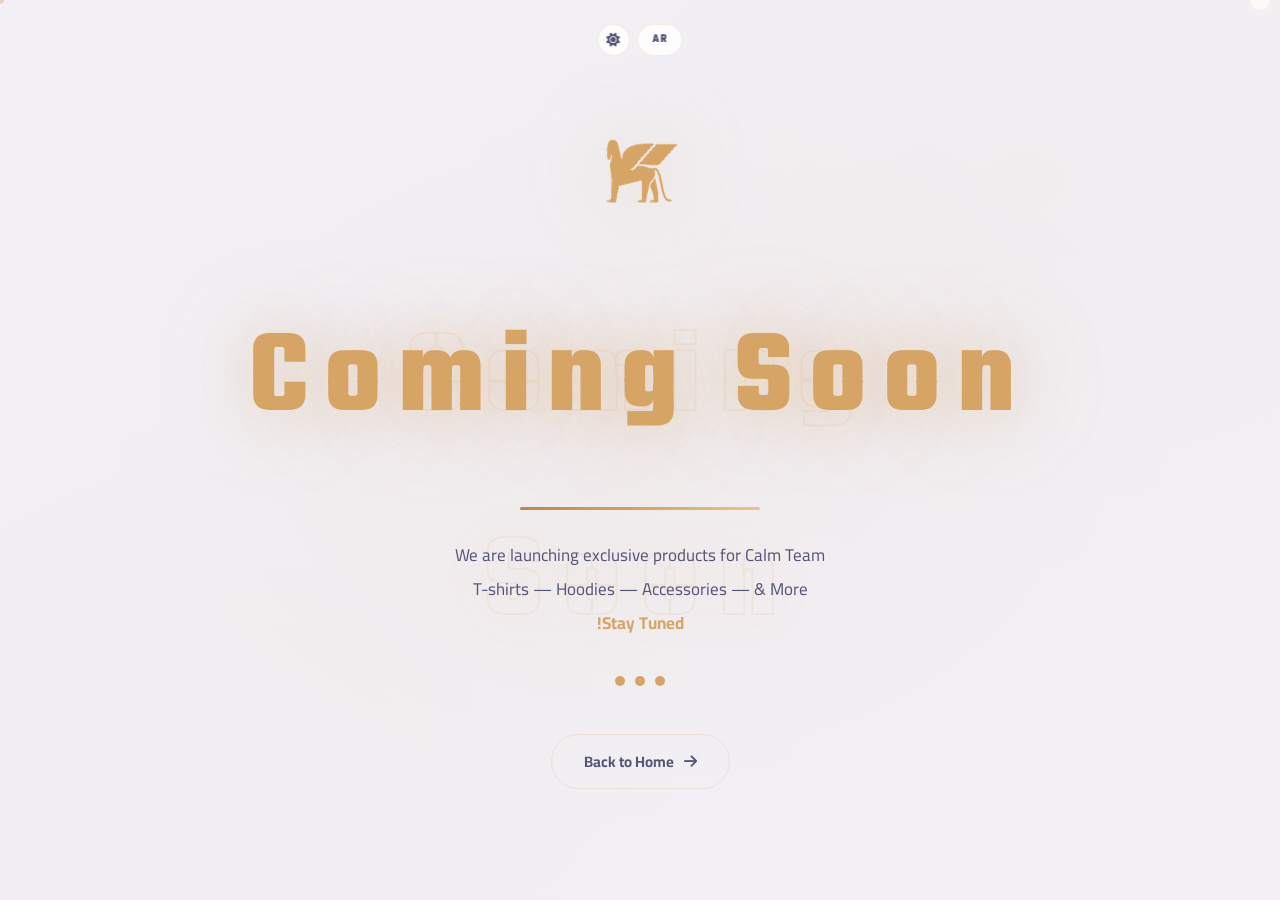
==== commit e2fdbcaa: "Sync language and theme to products page" ====
--- a/products.html
+++ b/products.html
@@ -10,6 +10,12 @@
   <link rel="stylesheet" href="https://cdnjs.cloudflare.com/ajax/libs/font-awesome/6.5.1/css/all.min.css" />
   <link rel="stylesheet" href="css/style.css" />
   <link rel="icon" type="image/png" href="assets/logo.png" />
+  <meta property="og:title" content="منتجاتنا | Calm Team" />
+  <meta property="og:description" content="Calm Team Products - متجر فريق هدوء الرسمي" />
+  <meta property="og:image" content="https://kbslah0.github.io/calmweb/assets/logo.png" />
+  <meta property="og:url" content="https://kbslah0.github.io/calmweb/products.html" />
+  <meta property="og:type" content="website" />
+  <meta name="twitter:card" content="summary_large_image" />
   <style>
     .products-page {
       min-height: 100vh;
@@ -193,7 +199,53 @@
       100% { transform: translateY(100vh) scale(0); opacity: 0; }
     }
 
-    @keyframes productFloat {
+    /* Page transition overlay already in body */
+
+  /* Products toolbar */
+  .products-toolbar {
+    position: fixed;
+    top: 24px;
+    left: 50%;
+    transform: translateX(-50%);
+    display: flex;
+    gap: 8px;
+    z-index: 100;
+  }
+
+  .products-toolbar button {
+    background: var(--glass);
+    backdrop-filter: blur(12px);
+    border: 1px solid var(--border);
+    color: var(--text-muted);
+    font-family: var(--font-en);
+    font-size: 12px;
+    font-weight: 700;
+    letter-spacing: 1px;
+    padding: 6px 14px;
+    border-radius: 20px;
+    cursor: pointer;
+    transition: all 0.3s var(--ease);
+    line-height: 1.4;
+  }
+
+  .products-toolbar button:hover {
+    border-color: var(--primary);
+    color: var(--primary);
+    box-shadow: 0 0 20px var(--primary-glow);
+  }
+
+  .products-toolbar .theme-btn {
+    width: 32px;
+    height: 32px;
+    padding: 0;
+    display: flex;
+    align-items: center;
+    justify-content: center;
+    font-size: 14px;
+    border-radius: 50%;
+  }
+
+  @keyframes productFloat {
       0%, 100% { transform: translateY(0) scale(1); }
       50% { transform: translateY(-18px) scale(1.05); }
     }
@@ -201,20 +253,26 @@
 </head>
 <body>
 
+  <div class="page-transition" id="pageTransition"></div>
+
   <div class="cursor" id="cursor"></div>
   <div class="cursor-trail" id="cursorTrail"></div>
 
   <div class="products-page">
+    <div class="products-toolbar" id="productsToolbar">
+      <button id="productsLangToggle">EN</button>
+      <button class="theme-btn" id="productsThemeToggle"><i class="fas fa-moon"></i></button>
+    </div>
     <div class="products-particles">
       <span></span><span></span><span></span><span></span>
       <span></span><span></span><span></span><span></span>
     </div>
 
     <div class="products-container">
-      <img src="assets/logo.png" alt="Calm Team" class="products-logo" />
-      <h1 class="products-title" data-text="قريبا">قريبا</h1>
+      <img src="assets/logo.png" alt="Calm Team" class="products-logo" loading="lazy" />
+      <h1 class="products-title" data-text="قريبا" data-i18n="products_title">قريبا</h1>
       <div class="products-bar-wrap"><div class="products-bar-fill"></div></div>
-      <p class="products-desc">
+      <p class="products-desc" data-i18n-html="products_desc">
          نعمل على إطلاق منتجات حصرية لفريق Calm Team<br />
         تيشيرتات — هوديز — إكسسوارات — وأكثر<br />
         <strong style="color: var(--primary);">ترقبوا!</strong>
@@ -222,12 +280,76 @@
       <div class="products-dots">
         <span></span><span></span><span></span>
       </div>
-      <a href="index.html" class="products-back"><i class="fas fa-arrow-right"></i> العودة للرئيسية</a>
+      <a href="index.html" class="products-back"><i class="fas fa-arrow-right"></i> <span data-i18n="products_back">العودة للرئيسية</span></a>
     </div>
   </div>
 
 
 <script>
+  // =============================================
+  // SYNC THEME & LANGUAGE
+  // =============================================
+  const savedTheme = localStorage.getItem('calm-theme') || (window.matchMedia('(prefers-color-scheme: light)').matches ? 'light' : 'dark');
+  document.documentElement.setAttribute('data-theme', savedTheme);
+
+  const productsTranslations = {
+    en: {
+      products_title: 'Coming Soon',
+      products_desc: 'We are launching exclusive products for Calm Team<br />T-shirts — Hoodies — Accessories — & More<br /><strong style="color: var(--primary);">Stay Tuned!</strong>',
+      products_back: 'Back to Home'
+    },
+    ar: {
+      products_title: 'قريبا',
+      products_desc: 'نعمل على إطلاق منتجات حصرية لفريق Calm Team<br />تيشيرتات — هوديز — إكسسوارات — وأكثر<br /><strong style="color: var(--primary);">ترقبوا!</strong>',
+      products_back: 'العودة للرئيسية'
+    }
+  };
+
+  let currentProductsLang = localStorage.getItem('calm-lang') || 'en';
+  document.documentElement.lang = currentProductsLang;
+  document.documentElement.dir = currentProductsLang === 'ar' ? 'rtl' : 'ltr';
+
+  function applyProductsLang(lang) {
+    currentProductsLang = lang;
+    const t = productsTranslations[lang];
+    document.querySelectorAll('[data-i18n]').forEach(el => {
+      const key = el.getAttribute('data-i18n');
+      if (t[key] !== undefined) el.textContent = t[key];
+    });
+    document.querySelectorAll('[data-i18n-html]').forEach(el => {
+      const key = el.getAttribute('data-i18n-html');
+      if (t[key] !== undefined) el.innerHTML = t[key];
+    });
+    document.documentElement.lang = lang;
+    document.documentElement.dir = lang === 'ar' ? 'rtl' : 'ltr';
+    localStorage.setItem('calm-lang', lang);
+    const btn = document.getElementById('productsLangToggle');
+    if (btn) btn.textContent = lang === 'en' ? 'AR' : 'EN';
+    // Update title data-text attr for glow effect
+    const title = document.querySelector('.products-title');
+    if (title) title.setAttribute('data-text', t.products_title);
+  }
+  applyProductsLang(currentProductsLang);
+
+  document.getElementById('productsLangToggle')?.addEventListener('click', () => {
+    applyProductsLang(currentProductsLang === 'en' ? 'ar' : 'en');
+  });
+
+  const themeBtn = document.getElementById('productsThemeToggle');
+  function applyProductsTheme(theme) {
+    document.documentElement.setAttribute('data-theme', theme);
+    localStorage.setItem('calm-theme', theme);
+    if (themeBtn) themeBtn.innerHTML = theme === 'dark' ? '<i class="fas fa-moon"></i>' : '<i class="fas fa-sun"></i>';
+  }
+  applyProductsTheme(savedTheme);
+  themeBtn?.addEventListener('click', () => {
+    const cur = document.documentElement.getAttribute('data-theme');
+    applyProductsTheme(cur === 'dark' ? 'light' : 'dark');
+  });
+
+  // =============================================
+  // CURSOR
+  // =============================================
   const cursor = document.getElementById('cursor');
   const cursorTrail = document.getElementById('cursorTrail');
   if (cursor && cursorTrail && window.innerWidth > 768) {
@@ -257,6 +379,20 @@
     cursor.style.display = 'none';
     cursorTrail.style.display = 'none';
   }
+
+  // Page transition
+  const transOverlay = document.getElementById('pageTransition');
+  if (transOverlay) {
+    document.querySelectorAll('a[href$=".html"]').forEach(link => {
+      link.addEventListener('click', (e) => {
+        e.preventDefault();
+        const href = link.getAttribute('href');
+        transOverlay.classList.add('active');
+        setTimeout(() => { window.location.href = href; }, 350);
+      });
+    });
+    window.addEventListener('pageshow', () => transOverlay.classList.remove('active'));
+  }
 </script>
 </body>
 </html>
--- a/css/style.css
+++ b/css/style.css
@@ -29,6 +29,25 @@
   --font-en: 'Teko', sans-serif;
 }
 
+[data-theme="light"] {
+  --primary: #d6a566;
+  --primary-light: #e8c48a;
+  --primary-dark: #b8894a;
+  --primary-glow: rgba(214, 165, 102, 0.25);
+  --primary-glow-soft: rgba(214, 165, 102, 0.08);
+  --bg: #f2f0f5;
+  --bg-alt: #eae8ef;
+  --bg-card: #ffffff;
+  --bg-card-hover: #f5f3f8;
+  --text: #1a1a2e;
+  --text-muted: #555577;
+  --text-dark: #7777aa;
+  --border: rgba(214, 165, 102, 0.2);
+  --border-hover: rgba(214, 165, 102, 0.35);
+  --glass: rgba(255, 255, 255, 0.85);
+  --glass-border: rgba(214, 165, 102, 0.12);
+}
+
 * { margin: 0; padding: 0; box-sizing: border-box; }
 
 html {
@@ -62,6 +81,27 @@
 }
 
 .lang-toggle:hover {
+  border-color: var(--primary);
+  color: var(--primary);
+  box-shadow: 0 0 20px var(--primary-glow);
+}
+
+.theme-toggle {
+  background: transparent;
+  border: 1px solid var(--text-muted);
+  color: var(--text-muted);
+  font-size: 14px;
+  width: 32px;
+  height: 32px;
+  border-radius: 50%;
+  display: flex;
+  align-items: center;
+  justify-content: center;
+  cursor: pointer;
+  transition: all 0.3s var(--ease);
+}
+
+.theme-toggle:hover {
   border-color: var(--primary);
   color: var(--primary);
   box-shadow: 0 0 20px var(--primary-glow);
@@ -2004,3 +2044,24 @@
   .section { padding: 60px 0; }
   .btn { padding: 14px 28px; font-size: 14px; }
 }
+
+/* ============================================
+   PAGE TRANSITION
+   ============================================ */
+.page-transition {
+  position: fixed;
+  inset: 0;
+  z-index: 100000;
+  background: var(--bg);
+  pointer-events: none;
+  opacity: 0;
+  transition: opacity 0.35s var(--ease);
+}
+
+.page-transition.active {
+  opacity: 1;
+}
+
+body.fade-out .page-transition {
+  opacity: 1;
+}
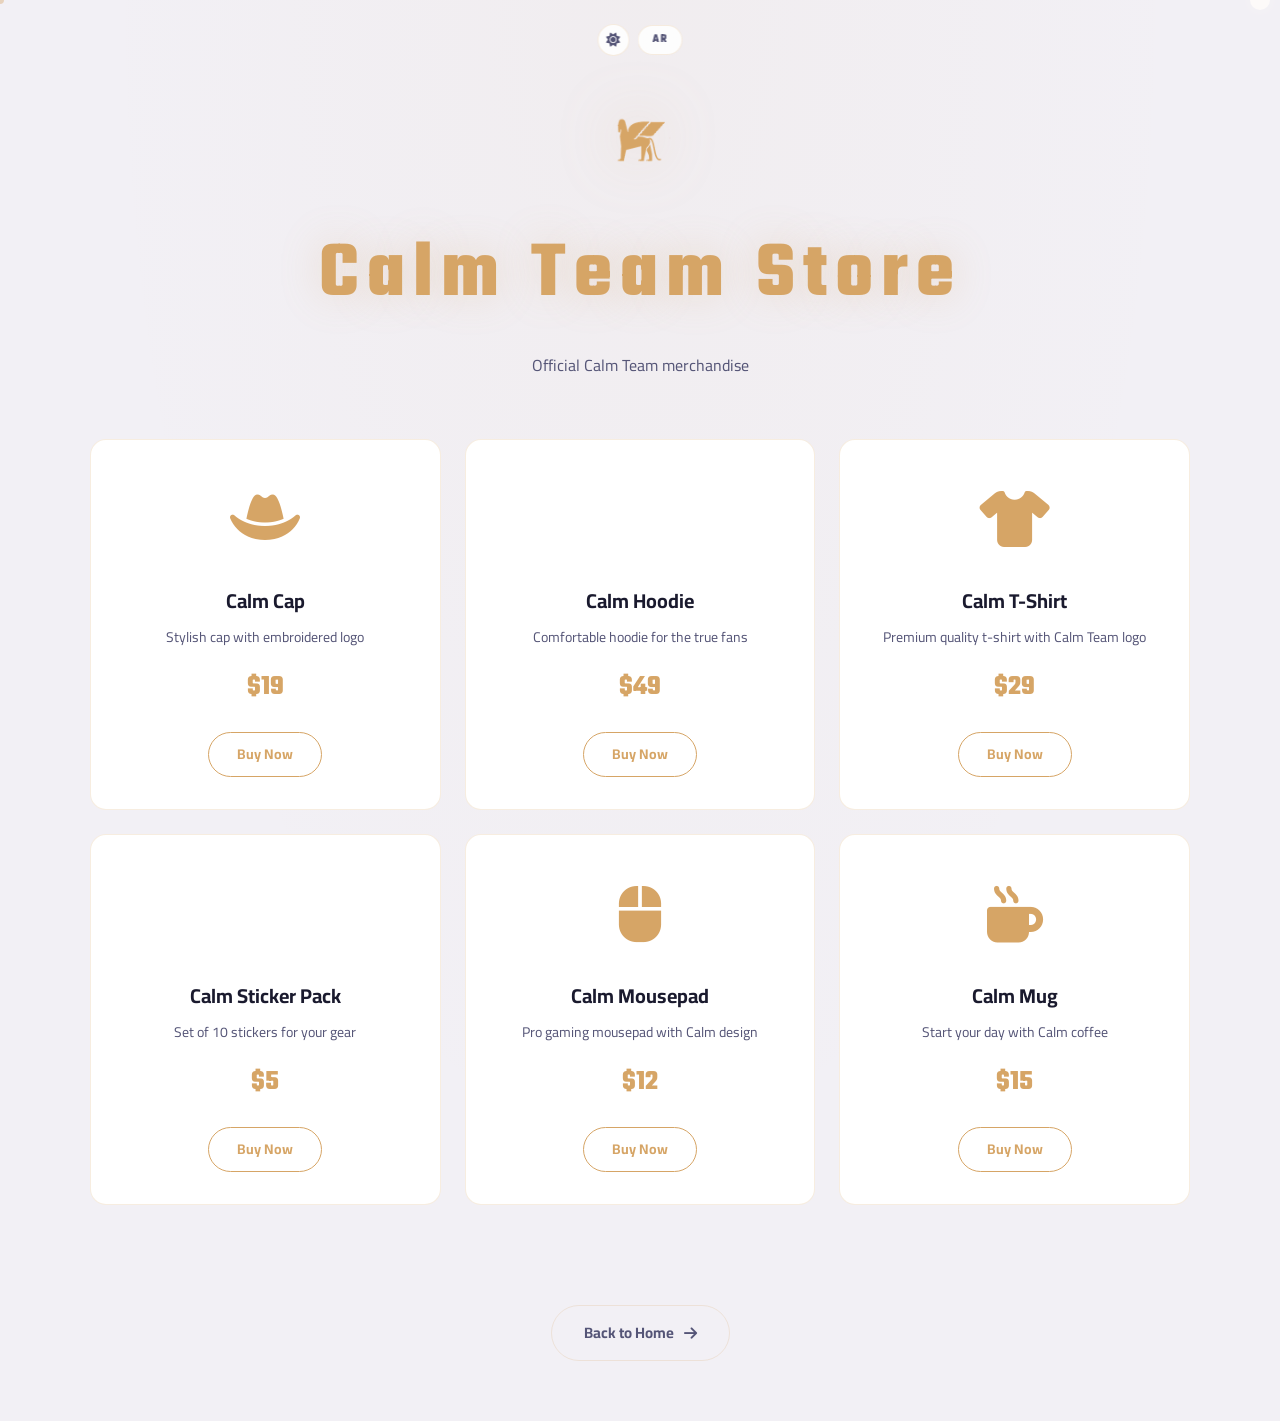
==== commit d4651be0: "Add sitemap, PWA, GA, Discord API, blog section, full store page" ====
--- a/products.html
+++ b/products.html
@@ -3,13 +3,15 @@
 <head>
   <meta charset="UTF-8" />
   <meta name="viewport" content="width=device-width, initial-scale=1.0" />
-  <title>منتجاتنا | Calm Team</title>
+  <title data-i18n="store_title">منتجاتنا | Calm Team</title>
   <meta name="description" content="Calm Team Products - متجر فريق هدوء الرسمي" />
   <link rel="preconnect" href="https://fonts.googleapis.com" />
   <link href="https://fonts.googleapis.com/css2?family=Cairo:wght@300;400;600;700;900&family=Teko:wght@400;500;600;700&display=swap" rel="stylesheet" />
   <link rel="stylesheet" href="https://cdnjs.cloudflare.com/ajax/libs/font-awesome/6.5.1/css/all.min.css" />
   <link rel="stylesheet" href="css/style.css" />
   <link rel="icon" type="image/png" href="assets/logo.png" />
+  <link rel="manifest" href="manifest.json" />
+  <meta name="theme-color" content="#d6a566" />
   <meta property="og:title" content="منتجاتنا | Calm Team" />
   <meta property="og:description" content="Calm Team Products - متجر فريق هدوء الرسمي" />
   <meta property="og:image" content="https://kbslah0.github.io/calmweb/assets/logo.png" />
@@ -17,134 +19,165 @@
   <meta property="og:type" content="website" />
   <meta name="twitter:card" content="summary_large_image" />
   <style>
-    .products-page {
+    .store-page {
       min-height: 100vh;
-      display: flex;
-      align-items: center;
-      justify-content: center;
       background: var(--bg);
       position: relative;
-      overflow: hidden;
-    }
-
-    .products-page::before {
+      padding: 100px 24px 60px;
+    }
+
+    .store-page::before {
       content: '';
       position: absolute;
       inset: 0;
-      background:
-        radial-gradient(ellipse at 50% 50%, rgba(214,165,102,0.06), transparent 60%),
-        radial-gradient(ellipse at 80% 20%, rgba(214,165,102,0.04), transparent 40%),
-        radial-gradient(ellipse at 20% 80%, rgba(214,165,102,0.03), transparent 40%);
+      background: radial-gradient(ellipse at 50% 0%, rgba(214,165,102,0.04), transparent 60%);
       pointer-events: none;
     }
 
-    .products-logo {
-      display: block;
-      margin: 0 auto 48px;
-      width: 120px;
-      height: auto;
-      animation: productFloat 2.5s var(--ease) infinite;
-      filter: drop-shadow(0 0 40px var(--primary-glow));
-    }
-
-    .products-container {
+    .store-toolbar {
+      position: fixed;
+      top: 24px;
+      left: 50%;
+      transform: translateX(-50%);
+      display: flex;
+      gap: 8px;
+      z-index: 100;
+      align-items: center;
+    }
+
+    .store-toolbar button {
+      background: var(--glass);
+      backdrop-filter: blur(12px);
+      border: 1px solid var(--border);
+      color: var(--text-muted);
+      font-family: var(--font-en);
+      font-size: 12px;
+      font-weight: 700;
+      letter-spacing: 1px;
+      padding: 6px 14px;
+      border-radius: 20px;
+      cursor: pointer;
+      transition: all 0.3s var(--ease);
+      line-height: 1.4;
+    }
+
+    .store-toolbar button:hover {
+      border-color: var(--primary);
+      color: var(--primary);
+      box-shadow: 0 0 20px var(--primary-glow);
+    }
+
+    .store-toolbar .theme-btn {
+      width: 32px; height: 32px; padding: 0;
+      display: flex; align-items: center; justify-content: center;
+      font-size: 14px; border-radius: 50%;
+    }
+
+    .store-header {
       text-align: center;
+      margin-bottom: 60px;
       position: relative;
       z-index: 1;
-      padding: 40px 24px;
-      animation: pageFadeIn 1s var(--ease) both;
-    }
-
-    @keyframes pageFadeIn {
-      from { opacity: 0; transform: scale(0.95); }
-      to { opacity: 1; transform: scale(1); }
-    }
-
-.products-title {
+    }
+
+    .store-header .logo {
+      width: 80px;
+      margin-bottom: 20px;
+      filter: drop-shadow(0 0 30px var(--primary-glow));
+    }
+
+    .store-header h1 {
       font-family: var(--font-en);
-      font-size: clamp(56px, 10vw, 120px);
+      font-size: clamp(40px, 8vw, 80px);
       font-weight: 700;
       color: var(--primary);
-      letter-spacing: 16px;
-      text-shadow: 0 0 50px var(--primary-glow), 0 0 100px var(--primary-glow);
-      animation: titleGlow 2s var(--ease) infinite;
+      letter-spacing: 8px;
+      text-shadow: 0 0 40px var(--primary-glow);
+    }
+
+    .store-header p {
+      color: var(--text-muted);
+      font-size: 16px;
+      margin-top: 8px;
+    }
+
+    .products-grid {
+      display: grid;
+      grid-template-columns: repeat(auto-fill, minmax(260px, 1fr));
+      gap: 24px;
+      max-width: 1100px;
+      margin: 0 auto;
       position: relative;
-      margin-bottom: 24px;
-    }
-
-    .products-title::after {
-      content: attr(data-text);
-      position: absolute;
-      top: 0;
-      left: 50%;
-      transform: translateX(-50%);
-      -webkit-text-stroke: 2px var(--primary);
-      color: transparent;
-      opacity: 0.12;
-      z-index: -1;
-      letter-spacing: 20px;
-    }
-
-    @keyframes titleGlow {
-      0%, 100% { transform: scale(1); opacity: 1; }
-      50% { transform: scale(1.04); opacity: 0.85; }
-    }
-
-    .products-bar-wrap {
-      width: 240px;
-      height: 3px;
-      background: rgba(255,255,255,0.05);
-      border-radius: 4px;
+      z-index: 1;
+    }
+
+    .product-card {
+      background: var(--bg-card);
+      border: 1px solid var(--border);
+      border-radius: var(--radius);
+      padding: 32px 24px;
+      text-align: center;
+      transition: all 0.4s var(--ease);
+      position: relative;
       overflow: hidden;
-      margin: 0 auto 28px;
-    }
-
-    .products-bar-fill {
-      width: 100%;
-      height: 100%;
-      background: linear-gradient(90deg, var(--primary-dark), var(--primary), var(--primary-light));
-      animation: barSweep 2s var(--ease) infinite;
-      transform-origin: left;
-    }
-
-    @keyframes barSweep {
-      0% { transform: scaleX(0); }
-      50% { transform: scaleX(1); }
-      100% { transform: scaleX(0); transform-origin: right; }
-    }
-
-    .products-desc {
-      font-size: 17px;
+    }
+
+    .product-card:hover {
+      border-color: var(--primary);
+      transform: translateY(-8px);
+      box-shadow: 0 20px 60px rgba(0,0,0,0.3);
+    }
+
+    .product-icon {
+      font-size: 56px;
+      margin-bottom: 16px;
+      color: var(--primary);
+    }
+
+    .product-card h3 {
+      font-size: 20px;
+      color: var(--text);
+      margin-bottom: 8px;
+    }
+
+    .product-card p {
+      font-size: 14px;
       color: var(--text-muted);
-      max-width: 500px;
-      margin: 0 auto 36px;
-      line-height: 2;
-    }
-
-    .products-dots {
-      display: flex;
-      gap: 10px;
-      justify-content: center;
-      margin-bottom: 48px;
-    }
-
-    .products-dots span {
-      width: 10px;
-      height: 10px;
-      border-radius: 50%;
+      line-height: 1.6;
+      margin-bottom: 16px;
+    }
+
+    .product-price {
+      font-family: var(--font-en);
+      font-size: 28px;
+      font-weight: 700;
+      color: var(--primary);
+      margin-bottom: 20px;
+    }
+
+    .product-btn {
+      display: inline-flex;
+      align-items: center;
+      gap: 8px;
+      padding: 10px 28px;
+      border-radius: 50px;
+      background: transparent;
+      border: 1px solid var(--primary);
+      color: var(--primary);
+      font-family: var(--font-ar);
+      font-size: 14px;
+      font-weight: 700;
+      text-decoration: none;
+      transition: all 0.3s var(--ease);
+    }
+
+    .product-btn:hover {
       background: var(--primary);
-      animation: dotBounce 1.4s var(--ease) infinite;
-    }
-
-    .products-dots span:nth-child(2) { animation-delay: 0.2s; }
-    .products-dots span:nth-child(3) { animation-delay: 0.4s; }
-
-    @keyframes dotBounce {
-      0%, 60%, 100% { transform: translateY(0); opacity: 0.3; }
-      30% { transform: translateY(-14px); opacity: 1; }
-    }
-
-    .products-back {
+      color: #06060e;
+      box-shadow: 0 0 30px var(--primary-glow);
+    }
+
+    .store-back {
       display: inline-flex;
       align-items: center;
       gap: 10px;
@@ -157,242 +190,234 @@
       color: var(--text-muted);
       border: 1px solid var(--border);
       transition: all 0.3s var(--ease);
-    }
-
-    .products-back:hover {
+      margin-top: 60px;
+    }
+
+    .store-back:hover {
       color: var(--primary);
       border-color: var(--primary);
       transform: translateY(-3px);
       box-shadow: 0 8px 25px rgba(0,0,0,0.15);
     }
 
-    .products-particles {
-      position: absolute;
-      inset: 0;
-      overflow: hidden;
-      pointer-events: none;
-    }
-
-    .products-particles span {
-      position: absolute;
-      width: 4px;
-      height: 4px;
-      background: var(--primary);
-      border-radius: 50%;
-      opacity: 0;
-      animation: particleFall 6s linear infinite;
-    }
-
-    .products-particles span:nth-child(1) { left: 10%; animation-delay: 0s; animation-duration: 7s; }
-    .products-particles span:nth-child(2) { left: 25%; animation-delay: 1s; animation-duration: 5s; }
-    .products-particles span:nth-child(3) { left: 40%; animation-delay: 2s; animation-duration: 8s; }
-    .products-particles span:nth-child(4) { left: 55%; animation-delay: 0.5s; animation-duration: 6s; }
-    .products-particles span:nth-child(5) { left: 70%; animation-delay: 3s; animation-duration: 7s; }
-    .products-particles span:nth-child(6) { left: 85%; animation-delay: 1.5s; animation-duration: 5s; }
-    .products-particles span:nth-child(7) { left: 50%; animation-delay: 2.5s; animation-duration: 6s; }
-    .products-particles span:nth-child(8) { left: 15%; animation-delay: 4s; animation-duration: 8s; }
-
-    @keyframes particleFall {
-      0% { transform: translateY(-20px) scale(0); opacity: 0; }
-      20% { opacity: 0.6; transform: translateY(0) scale(1); }
-      80% { opacity: 0.6; }
-      100% { transform: translateY(100vh) scale(0); opacity: 0; }
-    }
-
-    /* Page transition overlay already in body */
-
-  /* Products toolbar */
-  .products-toolbar {
-    position: fixed;
-    top: 24px;
-    left: 50%;
-    transform: translateX(-50%);
-    display: flex;
-    gap: 8px;
-    z-index: 100;
-  }
-
-  .products-toolbar button {
-    background: var(--glass);
-    backdrop-filter: blur(12px);
-    border: 1px solid var(--border);
-    color: var(--text-muted);
-    font-family: var(--font-en);
-    font-size: 12px;
-    font-weight: 700;
-    letter-spacing: 1px;
-    padding: 6px 14px;
-    border-radius: 20px;
-    cursor: pointer;
-    transition: all 0.3s var(--ease);
-    line-height: 1.4;
-  }
-
-  .products-toolbar button:hover {
-    border-color: var(--primary);
-    color: var(--primary);
-    box-shadow: 0 0 20px var(--primary-glow);
-  }
-
-  .products-toolbar .theme-btn {
-    width: 32px;
-    height: 32px;
-    padding: 0;
-    display: flex;
-    align-items: center;
-    justify-content: center;
-    font-size: 14px;
-    border-radius: 50%;
-  }
-
-  @keyframes productFloat {
-      0%, 100% { transform: translateY(0) scale(1); }
-      50% { transform: translateY(-18px) scale(1.05); }
+    .store-footer {
+      text-align: center;
+      margin-top: 40px;
+    }
+
+    @media (max-width: 600px) {
+      .products-grid { grid-template-columns: 1fr; }
+      .store-page { padding: 80px 16px 40px; }
     }
   </style>
 </head>
 <body>
 
   <div class="page-transition" id="pageTransition"></div>
-
   <div class="cursor" id="cursor"></div>
   <div class="cursor-trail" id="cursorTrail"></div>
 
-  <div class="products-page">
-    <div class="products-toolbar" id="productsToolbar">
-      <button id="productsLangToggle">EN</button>
-      <button class="theme-btn" id="productsThemeToggle"><i class="fas fa-moon"></i></button>
+  <div class="store-page">
+    <div class="store-toolbar" id="storeToolbar">
+      <button id="storeLangToggle">EN</button>
+      <button class="theme-btn" id="storeThemeToggle"><i class="fas fa-moon"></i></button>
     </div>
-    <div class="products-particles">
-      <span></span><span></span><span></span><span></span>
-      <span></span><span></span><span></span><span></span>
+
+    <div class="store-header">
+      <img src="assets/logo.png" alt="Calm Team" class="logo" />
+      <h1 data-i18n="store_heading">Calm Team Store</h1>
+      <p data-i18n="store_sub">المنتجات الرسمية لفريق هدوء</p>
     </div>
 
-    <div class="products-container">
-      <img src="assets/logo.png" alt="Calm Team" class="products-logo" loading="lazy" />
-      <h1 class="products-title" data-text="قريبا" data-i18n="products_title">قريبا</h1>
-      <div class="products-bar-wrap"><div class="products-bar-fill"></div></div>
-      <p class="products-desc" data-i18n-html="products_desc">
-         نعمل على إطلاق منتجات حصرية لفريق Calm Team<br />
-        تيشيرتات — هوديز — إكسسوارات — وأكثر<br />
-        <strong style="color: var(--primary);">ترقبوا!</strong>
-      </p>
-      <div class="products-dots">
-        <span></span><span></span><span></span>
-      </div>
-      <a href="index.html" class="products-back"><i class="fas fa-arrow-right"></i> <span data-i18n="products_back">العودة للرئيسية</span></a>
+    <div class="products-grid" id="productsGrid">
+      <!-- Products injected by JS -->
+    </div>
+
+    <div class="store-footer">
+      <a href="index.html" class="store-back"><i class="fas fa-arrow-right"></i> <span data-i18n="store_back">العودة للرئيسية</span></a>
     </div>
   </div>
 
-
-<script>
-  // =============================================
-  // SYNC THEME & LANGUAGE
-  // =============================================
-  const savedTheme = localStorage.getItem('calm-theme') || (window.matchMedia('(prefers-color-scheme: light)').matches ? 'light' : 'dark');
-  document.documentElement.setAttribute('data-theme', savedTheme);
-
-  const productsTranslations = {
-    en: {
-      products_title: 'Coming Soon',
-      products_desc: 'We are launching exclusive products for Calm Team<br />T-shirts — Hoodies — Accessories — & More<br /><strong style="color: var(--primary);">Stay Tuned!</strong>',
-      products_back: 'Back to Home'
-    },
-    ar: {
-      products_title: 'قريبا',
-      products_desc: 'نعمل على إطلاق منتجات حصرية لفريق Calm Team<br />تيشيرتات — هوديز — إكسسوارات — وأكثر<br /><strong style="color: var(--primary);">ترقبوا!</strong>',
-      products_back: 'العودة للرئيسية'
-    }
-  };
-
-  let currentProductsLang = localStorage.getItem('calm-lang') || 'en';
-  document.documentElement.lang = currentProductsLang;
-  document.documentElement.dir = currentProductsLang === 'ar' ? 'rtl' : 'ltr';
-
-  function applyProductsLang(lang) {
-    currentProductsLang = lang;
-    const t = productsTranslations[lang];
-    document.querySelectorAll('[data-i18n]').forEach(el => {
-      const key = el.getAttribute('data-i18n');
-      if (t[key] !== undefined) el.textContent = t[key];
+  <script>
+    // =============================================
+    // SYNC THEME & LANGUAGE
+    // =============================================
+    const savedTheme = localStorage.getItem('calm-theme') || (window.matchMedia('(prefers-color-scheme: light)').matches ? 'light' : 'dark');
+    document.documentElement.setAttribute('data-theme', savedTheme);
+
+    const currentProductsLang = localStorage.getItem('calm-lang') || 'en';
+    document.documentElement.lang = currentProductsLang;
+    document.documentElement.dir = currentProductsLang === 'ar' ? 'rtl' : 'ltr';
+
+    const productsData = [
+      { icon: 'fa-solid fa-shirt', priceEn: '$29', priceAr: '29$' },
+      { icon: 'fa-solid fa-hoodie', priceEn: '$49', priceAr: '49$' },
+      { icon: 'fa-solid fa-hat-cowboy', priceEn: '$19', priceAr: '19$' },
+      { icon: 'fa-solid fa-mug-hot', priceEn: '$15', priceAr: '15$' },
+      { icon: 'fa-solid fa-computer-mouse', priceEn: '$12', priceAr: '12$' },
+      { icon: 'fa-solid fa-sticker', priceEn: '$5', priceAr: '5$' }
+    ];
+
+    const storeTranslations = {
+      en: {
+        store_title: 'Store | Calm Team',
+        store_heading: 'Calm Team Store',
+        store_sub: 'Official Calm Team merchandise',
+        store_back: 'Back to Home',
+        prod_1_name: 'Calm T-Shirt',
+        prod_1_desc: 'Premium quality t-shirt with Calm Team logo',
+        prod_2_name: 'Calm Hoodie',
+        prod_2_desc: 'Comfortable hoodie for the true fans',
+        prod_3_name: 'Calm Cap',
+        prod_3_desc: 'Stylish cap with embroidered logo',
+        prod_4_name: 'Calm Mug',
+        prod_4_desc: 'Start your day with Calm coffee',
+        prod_5_name: 'Calm Mousepad',
+        prod_5_desc: 'Pro gaming mousepad with Calm design',
+        prod_6_name: 'Calm Sticker Pack',
+        prod_6_desc: 'Set of 10 stickers for your gear',
+        buy_btn: 'Buy Now'
+      },
+      ar: {
+        store_title: 'منتجاتنا | Calm Team',
+        store_heading: 'Calm Team Store',
+        store_sub: 'المنتجات الرسمية لفريق هدوء',
+        store_back: 'العودة للرئيسية',
+        prod_1_name: 'تيشيرت Calm',
+        prod_1_desc: 'تيشيرت جودة عالية بشعار الفريق',
+        prod_2_name: 'هودي Calm',
+        prod_2_desc: 'هودي مريح للجماهير الحقيقية',
+        prod_3_name: 'كاب Calm',
+        prod_3_desc: 'كاب أنيق بتطريز الشعار',
+        prod_4_name: 'كوب Calm',
+        prod_4_desc: 'ابدأ يومك مع قهوة هدوء',
+        prod_5_name: 'ماوس باد Calm',
+        prod_5_desc: 'ماوس باد احترافي بتصميم كالم',
+        prod_6_name: 'باقة ستيكرات Calm',
+        prod_6_desc: 'مجموعة 10 ستيكرات لأجهزتك',
+        buy_btn: 'اشتري الآن'
+      }
+    };
+
+    function renderProducts(lang) {
+      const t = storeTranslations[lang];
+      const grid = document.getElementById('productsGrid');
+      if (!grid) return;
+      grid.innerHTML = productsData.map((p, i) => `
+        <div class="product-card" data-reveal>
+          <div class="product-icon"><i class="${p.icon}"></i></div>
+          <h3>${t['prod_' + (i+1) + '_name']}</h3>
+          <p>${t['prod_' + (i+1) + '_desc']}</p>
+          <div class="product-price">${lang === 'en' ? p.priceEn : p.priceAr}</div>
+          <a href="#" class="product-btn" data-i18n="${'buy_btn'}">${t.buy_btn} <i class="fas fa-shopping-cart"></i></a>
+        </div>
+      `).join('');
+    }
+
+    function applyStoreLang(lang) {
+      renderProducts(lang);
+      document.querySelectorAll('[data-i18n]').forEach(el => {
+        const key = el.getAttribute('data-i18n');
+        if (storeTranslations[lang][key] !== undefined) el.textContent = storeTranslations[lang][key];
+      });
+      document.documentElement.lang = lang;
+      document.documentElement.dir = lang === 'ar' ? 'rtl' : 'ltr';
+      localStorage.setItem('calm-lang', lang);
+      const btn = document.getElementById('storeLangToggle');
+      if (btn) btn.textContent = lang === 'en' ? 'AR' : 'EN';
+    }
+    applyStoreLang(currentProductsLang);
+
+    document.getElementById('storeLangToggle')?.addEventListener('click', () => {
+      const newLang = localStorage.getItem('calm-lang') === 'en' ? 'ar' : 'en';
+      applyStoreLang(newLang);
     });
-    document.querySelectorAll('[data-i18n-html]').forEach(el => {
-      const key = el.getAttribute('data-i18n-html');
-      if (t[key] !== undefined) el.innerHTML = t[key];
+
+    const themeBtn = document.getElementById('storeThemeToggle');
+    function applyStoreTheme(theme) {
+      document.documentElement.setAttribute('data-theme', theme);
+      localStorage.setItem('calm-theme', theme);
+      if (themeBtn) themeBtn.innerHTML = theme === 'dark' ? '<i class="fas fa-moon"></i>' : '<i class="fas fa-sun"></i>';
+    }
+    applyStoreTheme(savedTheme);
+    themeBtn?.addEventListener('click', () => {
+      const cur = document.documentElement.getAttribute('data-theme');
+      applyStoreTheme(cur === 'dark' ? 'light' : 'dark');
     });
-    document.documentElement.lang = lang;
-    document.documentElement.dir = lang === 'ar' ? 'rtl' : 'ltr';
-    localStorage.setItem('calm-lang', lang);
-    const btn = document.getElementById('productsLangToggle');
-    if (btn) btn.textContent = lang === 'en' ? 'AR' : 'EN';
-    // Update title data-text attr for glow effect
-    const title = document.querySelector('.products-title');
-    if (title) title.setAttribute('data-text', t.products_title);
-  }
-  applyProductsLang(currentProductsLang);
-
-  document.getElementById('productsLangToggle')?.addEventListener('click', () => {
-    applyProductsLang(currentProductsLang === 'en' ? 'ar' : 'en');
-  });
-
-  const themeBtn = document.getElementById('productsThemeToggle');
-  function applyProductsTheme(theme) {
-    document.documentElement.setAttribute('data-theme', theme);
-    localStorage.setItem('calm-theme', theme);
-    if (themeBtn) themeBtn.innerHTML = theme === 'dark' ? '<i class="fas fa-moon"></i>' : '<i class="fas fa-sun"></i>';
-  }
-  applyProductsTheme(savedTheme);
-  themeBtn?.addEventListener('click', () => {
-    const cur = document.documentElement.getAttribute('data-theme');
-    applyProductsTheme(cur === 'dark' ? 'light' : 'dark');
-  });
-
-  // =============================================
-  // CURSOR
-  // =============================================
-  const cursor = document.getElementById('cursor');
-  const cursorTrail = document.getElementById('cursorTrail');
-  if (cursor && cursorTrail && window.innerWidth > 768) {
-    let trailX = 0, trailY = 0;
-    document.addEventListener('mousemove', (e) => {
-      cursor.style.left = e.clientX + 'px';
-      cursor.style.top = e.clientY + 'px';
-      trailX = e.clientX; trailY = e.clientY;
-    });
-    let tX = 0, tY = 0;
-    function updateTrail() {
-      tX += (trailX - tX) * 0.08;
-      tY += (trailY - tY) * 0.08;
-      cursorTrail.style.left = tX + 'px';
-      cursorTrail.style.top = tY + 'px';
-      requestAnimationFrame(updateTrail);
-    }
-    updateTrail();
-    const targets = document.querySelectorAll('a, button, .products-logo, .products-title, .products-back');
-    targets.forEach(el => {
-      el.addEventListener('mouseenter', () => cursor.classList.add('hover'));
-      el.addEventListener('mouseleave', () => cursor.classList.remove('hover'));
-    });
-    document.addEventListener('mousedown', () => cursor.style.transform = 'translate(-50%, -50%) scale(0.8)');
-    document.addEventListener('mouseup', () => cursor.style.transform = 'translate(-50%, -50%) scale(1)');
-  } else if (cursor && cursorTrail) {
-    cursor.style.display = 'none';
-    cursorTrail.style.display = 'none';
-  }
-
-  // Page transition
-  const transOverlay = document.getElementById('pageTransition');
-  if (transOverlay) {
-    document.querySelectorAll('a[href$=".html"]').forEach(link => {
-      link.addEventListener('click', (e) => {
-        e.preventDefault();
-        const href = link.getAttribute('href');
-        transOverlay.classList.add('active');
-        setTimeout(() => { window.location.href = href; }, 350);
+
+    // =============================================
+    // CURSOR
+    // =============================================
+    const cursor = document.getElementById('cursor');
+    const cursorTrail = document.getElementById('cursorTrail');
+    if (cursor && cursorTrail && window.innerWidth > 768) {
+      let trailX = 0, trailY = 0;
+      document.addEventListener('mousemove', (e) => {
+        cursor.style.left = e.clientX + 'px';
+        cursor.style.top = e.clientY + 'px';
+        trailX = e.clientX; trailY = e.clientY;
       });
-    });
-    window.addEventListener('pageshow', () => transOverlay.classList.remove('active'));
-  }
-</script>
+      let tX = 0, tY = 0;
+      function updateTrail() {
+        tX += (trailX - tX) * 0.08;
+        tY += (trailY - tY) * 0.08;
+        cursorTrail.style.left = tX + 'px';
+        cursorTrail.style.top = tY + 'px';
+        requestAnimationFrame(updateTrail);
+      }
+      updateTrail();
+      const targets = document.querySelectorAll('a, button, .product-card');
+      targets.forEach(el => {
+        el.addEventListener('mouseenter', () => cursor.classList.add('hover'));
+        el.addEventListener('mouseleave', () => cursor.classList.remove('hover'));
+      });
+      document.addEventListener('mousedown', () => cursor.style.transform = 'translate(-50%, -50%) scale(0.8)');
+      document.addEventListener('mouseup', () => cursor.style.transform = 'translate(-50%, -50%) scale(1)');
+    } else if (cursor && cursorTrail) {
+      cursor.style.display = 'none';
+      cursorTrail.style.display = 'none';
+    }
+
+    // Page transition
+    const transOverlay = document.getElementById('pageTransition');
+    if (transOverlay) {
+      document.querySelectorAll('a[href$=".html"]').forEach(link => {
+        link.addEventListener('click', (e) => {
+          e.preventDefault();
+          const href = link.getAttribute('href');
+          transOverlay.classList.add('active');
+          setTimeout(() => { window.location.href = href; }, 350);
+        });
+      });
+      window.addEventListener('pageshow', () => transOverlay.classList.remove('active'));
+    }
+
+    // Reveal observer for product cards
+    const revealObserver = new IntersectionObserver((entries) => {
+      entries.forEach((entry) => {
+        if (entry.isIntersecting) {
+          entry.target.classList.add('visible');
+          revealObserver.unobserve(entry.target);
+        }
+      });
+    }, { threshold: 0.08 });
+    document.querySelectorAll('[data-reveal]').forEach(el => revealObserver.observe(el));
+  </script>
+
+  <!-- Google Analytics -->
+  <script async src="https://www.googletagmanager.com/gtag/js?id=G-XXXXXXXXXX"></script>
+  <script>
+    window.dataLayer = window.dataLayer || [];
+    function gtag(){dataLayer.push(arguments);}
+    gtag('js', new Date());
+    gtag('config', 'G-XXXXXXXXXX');
+  </script>
+
+  <!-- PWA -->
+  <script>
+    if ('serviceWorker' in navigator) {
+      navigator.serviceWorker.register('sw.js').catch(() => {});
+    }
+  </script>
 </body>
 </html>
--- a/css/style.css
+++ b/css/style.css
@@ -2065,3 +2065,65 @@
 body.fade-out .page-transition {
   opacity: 1;
 }
+
+/* ============================================
+   BLOG / NEWS
+   ============================================ */
+.blog-grid {
+  display: grid;
+  grid-template-columns: repeat(3, 1fr);
+  gap: 24px;
+}
+
+.blog-card {
+  background: var(--bg-card);
+  border: 1px solid var(--border);
+  border-radius: var(--radius);
+  overflow: hidden;
+  transition: all 0.4s var(--ease);
+}
+
+.blog-card:hover {
+  border-color: var(--primary);
+  transform: translateY(-8px);
+  box-shadow: 0 20px 60px rgba(0,0,0,0.3);
+}
+
+.blog-img {
+  height: 160px;
+  display: flex;
+  align-items: center;
+  justify-content: center;
+  font-size: 48px;
+  color: var(--primary);
+  background: var(--bg-alt);
+  border-bottom: 1px solid var(--border);
+}
+
+.blog-body {
+  padding: 24px;
+}
+
+.blog-date {
+  font-family: var(--font-en);
+  font-size: 13px;
+  color: var(--primary);
+  letter-spacing: 2px;
+  font-weight: 600;
+}
+
+.blog-body h3 {
+  font-size: 18px;
+  margin: 8px 0 6px;
+  color: var(--text);
+}
+
+.blog-body p {
+  font-size: 14px;
+  color: var(--text-muted);
+  line-height: 1.6;
+}
+
+@media (max-width: 768px) {
+  .blog-grid { grid-template-columns: 1fr; }
+}
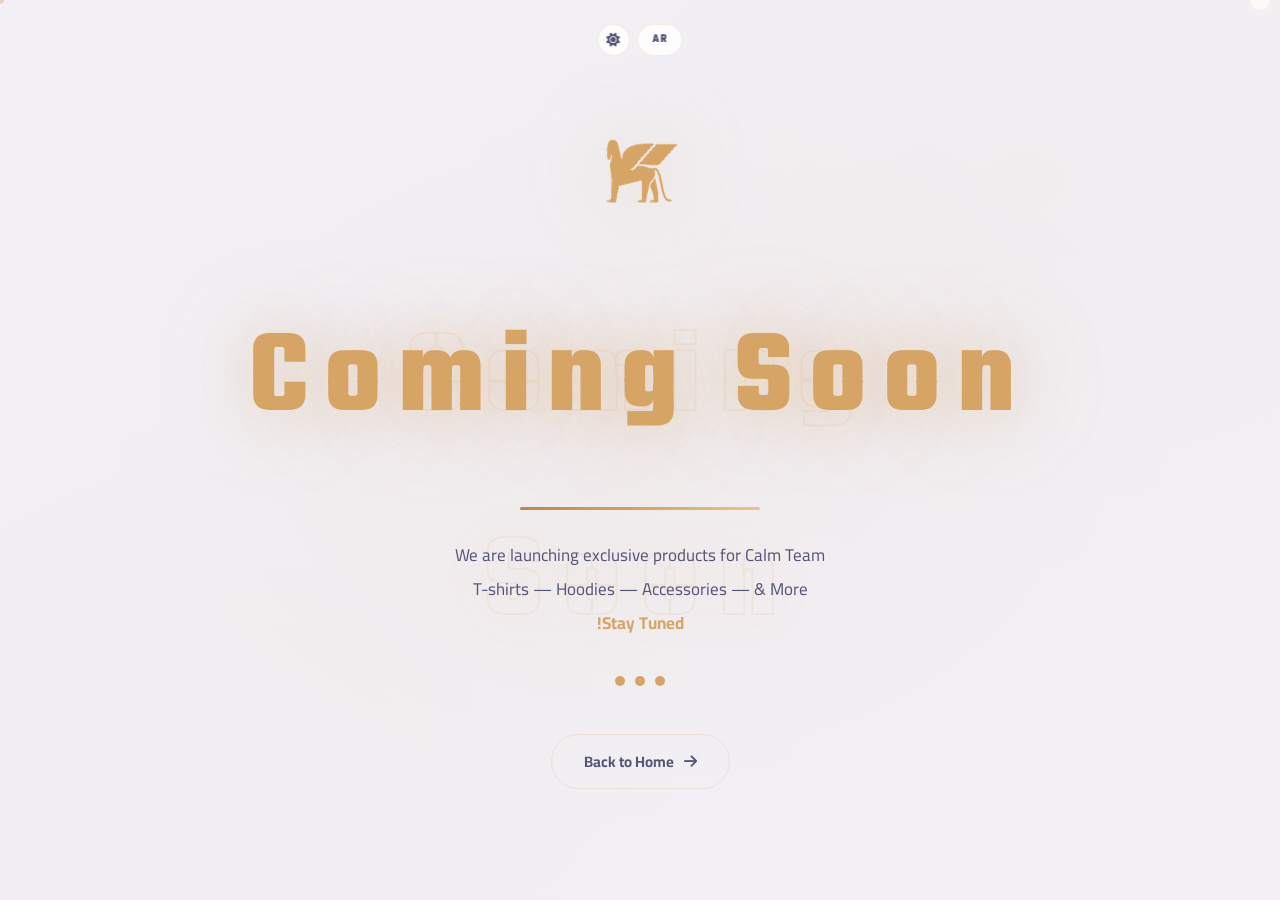
==== commit 60b206e3: "Revert store page to Coming Soon with translations" ====
--- a/products.html
+++ b/products.html
@@ -3,7 +3,7 @@
 <head>
   <meta charset="UTF-8" />
   <meta name="viewport" content="width=device-width, initial-scale=1.0" />
-  <title data-i18n="store_title">منتجاتنا | Calm Team</title>
+  <title data-i18n="products_title">منتجاتنا | Calm Team</title>
   <meta name="description" content="Calm Team Products - متجر فريق هدوء الرسمي" />
   <link rel="preconnect" href="https://fonts.googleapis.com" />
   <link href="https://fonts.googleapis.com/css2?family=Cairo:wght@300;400;600;700;900&family=Teko:wght@400;500;600;700&display=swap" rel="stylesheet" />
@@ -19,22 +19,194 @@
   <meta property="og:type" content="website" />
   <meta name="twitter:card" content="summary_large_image" />
   <style>
-    .store-page {
+    .products-page {
       min-height: 100vh;
+      display: flex;
+      align-items: center;
+      justify-content: center;
       background: var(--bg);
       position: relative;
-      padding: 100px 24px 60px;
-    }
-
-    .store-page::before {
+      overflow: hidden;
+    }
+
+    .products-page::before {
       content: '';
       position: absolute;
       inset: 0;
-      background: radial-gradient(ellipse at 50% 0%, rgba(214,165,102,0.04), transparent 60%);
+      background:
+        radial-gradient(ellipse at 50% 50%, rgba(214,165,102,0.06), transparent 60%),
+        radial-gradient(ellipse at 80% 20%, rgba(214,165,102,0.04), transparent 40%),
+        radial-gradient(ellipse at 20% 80%, rgba(214,165,102,0.03), transparent 40%);
       pointer-events: none;
     }
 
-    .store-toolbar {
+    .products-logo {
+      display: block;
+      margin: 0 auto 48px;
+      width: 120px;
+      height: auto;
+      animation: productFloat 2.5s var(--ease) infinite;
+      filter: drop-shadow(0 0 40px var(--primary-glow));
+    }
+
+    .products-container {
+      text-align: center;
+      position: relative;
+      z-index: 1;
+      padding: 40px 24px;
+      animation: pageFadeIn 1s var(--ease) both;
+    }
+
+    @keyframes pageFadeIn {
+      from { opacity: 0; transform: scale(0.95); }
+      to { opacity: 1; transform: scale(1); }
+    }
+
+    .products-title {
+      font-family: var(--font-en);
+      font-size: clamp(56px, 10vw, 120px);
+      font-weight: 700;
+      color: var(--primary);
+      letter-spacing: 16px;
+      text-shadow: 0 0 50px var(--primary-glow), 0 0 100px var(--primary-glow);
+      animation: titleGlow 2s var(--ease) infinite;
+      position: relative;
+      margin-bottom: 24px;
+    }
+
+    .products-title::after {
+      content: attr(data-text);
+      position: absolute;
+      top: 0;
+      left: 50%;
+      transform: translateX(-50%);
+      -webkit-text-stroke: 2px var(--primary);
+      color: transparent;
+      opacity: 0.12;
+      z-index: -1;
+      letter-spacing: 20px;
+    }
+
+    @keyframes titleGlow {
+      0%, 100% { transform: scale(1); opacity: 1; }
+      50% { transform: scale(1.04); opacity: 0.85; }
+    }
+
+    .products-bar-wrap {
+      width: 240px;
+      height: 3px;
+      background: rgba(255,255,255,0.05);
+      border-radius: 4px;
+      overflow: hidden;
+      margin: 0 auto 28px;
+    }
+
+    .products-bar-fill {
+      width: 100%;
+      height: 100%;
+      background: linear-gradient(90deg, var(--primary-dark), var(--primary), var(--primary-light));
+      animation: barSweep 2s var(--ease) infinite;
+      transform-origin: left;
+    }
+
+    @keyframes barSweep {
+      0% { transform: scaleX(0); }
+      50% { transform: scaleX(1); }
+      100% { transform: scaleX(0); transform-origin: right; }
+    }
+
+    .products-desc {
+      font-size: 17px;
+      color: var(--text-muted);
+      max-width: 500px;
+      margin: 0 auto 36px;
+      line-height: 2;
+    }
+
+    .products-dots {
+      display: flex;
+      gap: 10px;
+      justify-content: center;
+      margin-bottom: 48px;
+    }
+
+    .products-dots span {
+      width: 10px;
+      height: 10px;
+      border-radius: 50%;
+      background: var(--primary);
+      animation: dotBounce 1.4s var(--ease) infinite;
+    }
+
+    .products-dots span:nth-child(2) { animation-delay: 0.2s; }
+    .products-dots span:nth-child(3) { animation-delay: 0.4s; }
+
+    @keyframes dotBounce {
+      0%, 60%, 100% { transform: translateY(0); opacity: 0.3; }
+      30% { transform: translateY(-14px); opacity: 1; }
+    }
+
+    .products-back {
+      display: inline-flex;
+      align-items: center;
+      gap: 10px;
+      padding: 14px 32px;
+      border-radius: 50px;
+      font-family: var(--font-ar);
+      font-size: 15px;
+      font-weight: 700;
+      text-decoration: none;
+      color: var(--text-muted);
+      border: 1px solid var(--border);
+      transition: all 0.3s var(--ease);
+    }
+
+    .products-back:hover {
+      color: var(--primary);
+      border-color: var(--primary);
+      transform: translateY(-3px);
+      box-shadow: 0 8px 25px rgba(0,0,0,0.15);
+    }
+
+    .products-particles {
+      position: absolute;
+      inset: 0;
+      overflow: hidden;
+      pointer-events: none;
+    }
+
+    .products-particles span {
+      position: absolute;
+      width: 4px;
+      height: 4px;
+      background: var(--primary);
+      border-radius: 50%;
+      opacity: 0;
+      animation: particleFall 6s linear infinite;
+    }
+
+    .products-particles span:nth-child(1) { left: 10%; animation-delay: 0s; animation-duration: 7s; }
+    .products-particles span:nth-child(2) { left: 25%; animation-delay: 1s; animation-duration: 5s; }
+    .products-particles span:nth-child(3) { left: 40%; animation-delay: 2s; animation-duration: 8s; }
+    .products-particles span:nth-child(4) { left: 55%; animation-delay: 0.5s; animation-duration: 6s; }
+    .products-particles span:nth-child(5) { left: 70%; animation-delay: 3s; animation-duration: 7s; }
+    .products-particles span:nth-child(6) { left: 85%; animation-delay: 1.5s; animation-duration: 5s; }
+    .products-particles span:nth-child(7) { left: 50%; animation-delay: 2.5s; animation-duration: 6s; }
+    .products-particles span:nth-child(8) { left: 15%; animation-delay: 4s; animation-duration: 8s; }
+
+    @keyframes particleFall {
+      0% { transform: translateY(-20px) scale(0); opacity: 0; }
+      20% { opacity: 0.6; transform: translateY(0) scale(1); }
+      80% { opacity: 0.6; }
+      100% { transform: translateY(100vh) scale(0); opacity: 0; }
+    }
+
+    @keyframes productFloat {
+      0%, 100% { transform: translateY(0) scale(1); }
+      50% { transform: translateY(-18px) scale(1.05); }
+    }
+
+    .products-toolbar {
       position: fixed;
       top: 24px;
       left: 50%;
@@ -42,10 +214,9 @@
       display: flex;
       gap: 8px;
       z-index: 100;
-      align-items: center;
-    }
-
-    .store-toolbar button {
+    }
+
+    .products-toolbar button {
       background: var(--glass);
       backdrop-filter: blur(12px);
       border: 1px solid var(--border);
@@ -61,154 +232,17 @@
       line-height: 1.4;
     }
 
-    .store-toolbar button:hover {
+    .products-toolbar button:hover {
       border-color: var(--primary);
       color: var(--primary);
       box-shadow: 0 0 20px var(--primary-glow);
     }
 
-    .store-toolbar .theme-btn {
+    .products-toolbar .theme-btn {
       width: 32px; height: 32px; padding: 0;
       display: flex; align-items: center; justify-content: center;
       font-size: 14px; border-radius: 50%;
     }
-
-    .store-header {
-      text-align: center;
-      margin-bottom: 60px;
-      position: relative;
-      z-index: 1;
-    }
-
-    .store-header .logo {
-      width: 80px;
-      margin-bottom: 20px;
-      filter: drop-shadow(0 0 30px var(--primary-glow));
-    }
-
-    .store-header h1 {
-      font-family: var(--font-en);
-      font-size: clamp(40px, 8vw, 80px);
-      font-weight: 700;
-      color: var(--primary);
-      letter-spacing: 8px;
-      text-shadow: 0 0 40px var(--primary-glow);
-    }
-
-    .store-header p {
-      color: var(--text-muted);
-      font-size: 16px;
-      margin-top: 8px;
-    }
-
-    .products-grid {
-      display: grid;
-      grid-template-columns: repeat(auto-fill, minmax(260px, 1fr));
-      gap: 24px;
-      max-width: 1100px;
-      margin: 0 auto;
-      position: relative;
-      z-index: 1;
-    }
-
-    .product-card {
-      background: var(--bg-card);
-      border: 1px solid var(--border);
-      border-radius: var(--radius);
-      padding: 32px 24px;
-      text-align: center;
-      transition: all 0.4s var(--ease);
-      position: relative;
-      overflow: hidden;
-    }
-
-    .product-card:hover {
-      border-color: var(--primary);
-      transform: translateY(-8px);
-      box-shadow: 0 20px 60px rgba(0,0,0,0.3);
-    }
-
-    .product-icon {
-      font-size: 56px;
-      margin-bottom: 16px;
-      color: var(--primary);
-    }
-
-    .product-card h3 {
-      font-size: 20px;
-      color: var(--text);
-      margin-bottom: 8px;
-    }
-
-    .product-card p {
-      font-size: 14px;
-      color: var(--text-muted);
-      line-height: 1.6;
-      margin-bottom: 16px;
-    }
-
-    .product-price {
-      font-family: var(--font-en);
-      font-size: 28px;
-      font-weight: 700;
-      color: var(--primary);
-      margin-bottom: 20px;
-    }
-
-    .product-btn {
-      display: inline-flex;
-      align-items: center;
-      gap: 8px;
-      padding: 10px 28px;
-      border-radius: 50px;
-      background: transparent;
-      border: 1px solid var(--primary);
-      color: var(--primary);
-      font-family: var(--font-ar);
-      font-size: 14px;
-      font-weight: 700;
-      text-decoration: none;
-      transition: all 0.3s var(--ease);
-    }
-
-    .product-btn:hover {
-      background: var(--primary);
-      color: #06060e;
-      box-shadow: 0 0 30px var(--primary-glow);
-    }
-
-    .store-back {
-      display: inline-flex;
-      align-items: center;
-      gap: 10px;
-      padding: 14px 32px;
-      border-radius: 50px;
-      font-family: var(--font-ar);
-      font-size: 15px;
-      font-weight: 700;
-      text-decoration: none;
-      color: var(--text-muted);
-      border: 1px solid var(--border);
-      transition: all 0.3s var(--ease);
-      margin-top: 60px;
-    }
-
-    .store-back:hover {
-      color: var(--primary);
-      border-color: var(--primary);
-      transform: translateY(-3px);
-      box-shadow: 0 8px 25px rgba(0,0,0,0.15);
-    }
-
-    .store-footer {
-      text-align: center;
-      margin-top: 40px;
-    }
-
-    @media (max-width: 600px) {
-      .products-grid { grid-template-columns: 1fr; }
-      .store-page { padding: 80px 16px 40px; }
-    }
   </style>
 </head>
 <body>
@@ -217,137 +251,90 @@
   <div class="cursor" id="cursor"></div>
   <div class="cursor-trail" id="cursorTrail"></div>
 
-  <div class="store-page">
-    <div class="store-toolbar" id="storeToolbar">
-      <button id="storeLangToggle">EN</button>
-      <button class="theme-btn" id="storeThemeToggle"><i class="fas fa-moon"></i></button>
+  <div class="products-page">
+    <div class="products-toolbar" id="productsToolbar">
+      <button id="productsLangToggle">EN</button>
+      <button class="theme-btn" id="productsThemeToggle"><i class="fas fa-moon"></i></button>
     </div>
-
-    <div class="store-header">
-      <img src="assets/logo.png" alt="Calm Team" class="logo" />
-      <h1 data-i18n="store_heading">Calm Team Store</h1>
-      <p data-i18n="store_sub">المنتجات الرسمية لفريق هدوء</p>
+    <div class="products-particles">
+      <span></span><span></span><span></span><span></span>
+      <span></span><span></span><span></span><span></span>
     </div>
 
-    <div class="products-grid" id="productsGrid">
-      <!-- Products injected by JS -->
-    </div>
-
-    <div class="store-footer">
-      <a href="index.html" class="store-back"><i class="fas fa-arrow-right"></i> <span data-i18n="store_back">العودة للرئيسية</span></a>
+    <div class="products-container">
+      <img src="assets/logo.png" alt="Calm Team" class="products-logo" loading="lazy" />
+      <h1 class="products-title" data-text="قريبا" data-i18n="products_title">قريبا</h1>
+      <div class="products-bar-wrap"><div class="products-bar-fill"></div></div>
+      <p class="products-desc" data-i18n-html="products_desc">
+        نعمل على إطلاق منتجات حصرية لفريق Calm Team<br />
+        تيشيرتات — هوديز — إكسسوارات — وأكثر<br />
+        <strong style="color: var(--primary);">ترقبوا!</strong>
+      </p>
+      <div class="products-dots">
+        <span></span><span></span><span></span>
+      </div>
+      <a href="index.html" class="products-back"><i class="fas fa-arrow-right"></i> <span data-i18n="products_back">العودة للرئيسية</span></a>
     </div>
   </div>
 
   <script>
-    // =============================================
-    // SYNC THEME & LANGUAGE
-    // =============================================
     const savedTheme = localStorage.getItem('calm-theme') || (window.matchMedia('(prefers-color-scheme: light)').matches ? 'light' : 'dark');
     document.documentElement.setAttribute('data-theme', savedTheme);
 
-    const currentProductsLang = localStorage.getItem('calm-lang') || 'en';
+    const productsTranslations = {
+      en: {
+        products_title: 'Coming Soon',
+        products_desc: 'We are launching exclusive products for Calm Team<br />T-shirts — Hoodies — Accessories — & More<br /><strong style="color: var(--primary);">Stay Tuned!</strong>',
+        products_back: 'Back to Home'
+      },
+      ar: {
+        products_title: 'قريبا',
+        products_desc: 'نعمل على إطلاق منتجات حصرية لفريق Calm Team<br />تيشيرتات — هوديز — إكسسوارات — وأكثر<br /><strong style="color: var(--primary);">ترقبوا!</strong>',
+        products_back: 'العودة للرئيسية'
+      }
+    };
+
+    let currentProductsLang = localStorage.getItem('calm-lang') || 'en';
     document.documentElement.lang = currentProductsLang;
     document.documentElement.dir = currentProductsLang === 'ar' ? 'rtl' : 'ltr';
 
-    const productsData = [
-      { icon: 'fa-solid fa-shirt', priceEn: '$29', priceAr: '29$' },
-      { icon: 'fa-solid fa-hoodie', priceEn: '$49', priceAr: '49$' },
-      { icon: 'fa-solid fa-hat-cowboy', priceEn: '$19', priceAr: '19$' },
-      { icon: 'fa-solid fa-mug-hot', priceEn: '$15', priceAr: '15$' },
-      { icon: 'fa-solid fa-computer-mouse', priceEn: '$12', priceAr: '12$' },
-      { icon: 'fa-solid fa-sticker', priceEn: '$5', priceAr: '5$' }
-    ];
-
-    const storeTranslations = {
-      en: {
-        store_title: 'Store | Calm Team',
-        store_heading: 'Calm Team Store',
-        store_sub: 'Official Calm Team merchandise',
-        store_back: 'Back to Home',
-        prod_1_name: 'Calm T-Shirt',
-        prod_1_desc: 'Premium quality t-shirt with Calm Team logo',
-        prod_2_name: 'Calm Hoodie',
-        prod_2_desc: 'Comfortable hoodie for the true fans',
-        prod_3_name: 'Calm Cap',
-        prod_3_desc: 'Stylish cap with embroidered logo',
-        prod_4_name: 'Calm Mug',
-        prod_4_desc: 'Start your day with Calm coffee',
-        prod_5_name: 'Calm Mousepad',
-        prod_5_desc: 'Pro gaming mousepad with Calm design',
-        prod_6_name: 'Calm Sticker Pack',
-        prod_6_desc: 'Set of 10 stickers for your gear',
-        buy_btn: 'Buy Now'
-      },
-      ar: {
-        store_title: 'منتجاتنا | Calm Team',
-        store_heading: 'Calm Team Store',
-        store_sub: 'المنتجات الرسمية لفريق هدوء',
-        store_back: 'العودة للرئيسية',
-        prod_1_name: 'تيشيرت Calm',
-        prod_1_desc: 'تيشيرت جودة عالية بشعار الفريق',
-        prod_2_name: 'هودي Calm',
-        prod_2_desc: 'هودي مريح للجماهير الحقيقية',
-        prod_3_name: 'كاب Calm',
-        prod_3_desc: 'كاب أنيق بتطريز الشعار',
-        prod_4_name: 'كوب Calm',
-        prod_4_desc: 'ابدأ يومك مع قهوة هدوء',
-        prod_5_name: 'ماوس باد Calm',
-        prod_5_desc: 'ماوس باد احترافي بتصميم كالم',
-        prod_6_name: 'باقة ستيكرات Calm',
-        prod_6_desc: 'مجموعة 10 ستيكرات لأجهزتك',
-        buy_btn: 'اشتري الآن'
-      }
-    };
-
-    function renderProducts(lang) {
-      const t = storeTranslations[lang];
-      const grid = document.getElementById('productsGrid');
-      if (!grid) return;
-      grid.innerHTML = productsData.map((p, i) => `
-        <div class="product-card" data-reveal>
-          <div class="product-icon"><i class="${p.icon}"></i></div>
-          <h3>${t['prod_' + (i+1) + '_name']}</h3>
-          <p>${t['prod_' + (i+1) + '_desc']}</p>
-          <div class="product-price">${lang === 'en' ? p.priceEn : p.priceAr}</div>
-          <a href="#" class="product-btn" data-i18n="${'buy_btn'}">${t.buy_btn} <i class="fas fa-shopping-cart"></i></a>
-        </div>
-      `).join('');
-    }
-
-    function applyStoreLang(lang) {
-      renderProducts(lang);
+    function applyProductsLang(lang) {
+      currentProductsLang = lang;
+      const t = productsTranslations[lang];
       document.querySelectorAll('[data-i18n]').forEach(el => {
         const key = el.getAttribute('data-i18n');
-        if (storeTranslations[lang][key] !== undefined) el.textContent = storeTranslations[lang][key];
+        if (t[key] !== undefined) el.textContent = t[key];
+      });
+      document.querySelectorAll('[data-i18n-html]').forEach(el => {
+        const key = el.getAttribute('data-i18n-html');
+        if (t[key] !== undefined) el.innerHTML = t[key];
       });
       document.documentElement.lang = lang;
       document.documentElement.dir = lang === 'ar' ? 'rtl' : 'ltr';
       localStorage.setItem('calm-lang', lang);
-      const btn = document.getElementById('storeLangToggle');
+      const btn = document.getElementById('productsLangToggle');
       if (btn) btn.textContent = lang === 'en' ? 'AR' : 'EN';
-    }
-    applyStoreLang(currentProductsLang);
-
-    document.getElementById('storeLangToggle')?.addEventListener('click', () => {
-      const newLang = localStorage.getItem('calm-lang') === 'en' ? 'ar' : 'en';
-      applyStoreLang(newLang);
+      const title = document.querySelector('.products-title');
+      if (title) title.setAttribute('data-text', t.products_title);
+    }
+    applyProductsLang(currentProductsLang);
+
+    document.getElementById('productsLangToggle')?.addEventListener('click', () => {
+      applyProductsLang(currentProductsLang === 'en' ? 'ar' : 'en');
     });
 
-    const themeBtn = document.getElementById('storeThemeToggle');
-    function applyStoreTheme(theme) {
+    const themeBtn = document.getElementById('productsThemeToggle');
+    function applyProductsTheme(theme) {
       document.documentElement.setAttribute('data-theme', theme);
       localStorage.setItem('calm-theme', theme);
       if (themeBtn) themeBtn.innerHTML = theme === 'dark' ? '<i class="fas fa-moon"></i>' : '<i class="fas fa-sun"></i>';
     }
-    applyStoreTheme(savedTheme);
+    applyProductsTheme(savedTheme);
     themeBtn?.addEventListener('click', () => {
       const cur = document.documentElement.getAttribute('data-theme');
-      applyStoreTheme(cur === 'dark' ? 'light' : 'dark');
+      applyProductsTheme(cur === 'dark' ? 'light' : 'dark');
     });
 
-    // =============================================
-    // CURSOR
-    // =============================================
     const cursor = document.getElementById('cursor');
     const cursorTrail = document.getElementById('cursorTrail');
     if (cursor && cursorTrail && window.innerWidth > 768) {
@@ -366,7 +353,7 @@
         requestAnimationFrame(updateTrail);
       }
       updateTrail();
-      const targets = document.querySelectorAll('a, button, .product-card');
+      const targets = document.querySelectorAll('a, button, .products-logo, .products-title, .products-back');
       targets.forEach(el => {
         el.addEventListener('mouseenter', () => cursor.classList.add('hover'));
         el.addEventListener('mouseleave', () => cursor.classList.remove('hover'));
@@ -378,7 +365,6 @@
       cursorTrail.style.display = 'none';
     }
 
-    // Page transition
     const transOverlay = document.getElementById('pageTransition');
     if (transOverlay) {
       document.querySelectorAll('a[href$=".html"]').forEach(link => {
@@ -391,29 +377,17 @@
       });
       window.addEventListener('pageshow', () => transOverlay.classList.remove('active'));
     }
-
-    // Reveal observer for product cards
-    const revealObserver = new IntersectionObserver((entries) => {
-      entries.forEach((entry) => {
-        if (entry.isIntersecting) {
-          entry.target.classList.add('visible');
-          revealObserver.unobserve(entry.target);
-        }
-      });
-    }, { threshold: 0.08 });
-    document.querySelectorAll('[data-reveal]').forEach(el => revealObserver.observe(el));
   </script>
 
   <!-- Google Analytics -->
-  <script async src="https://www.googletagmanager.com/gtag/js?id=G-XXXXXXXXXX"></script>
+  <script async src="https://www.googletagmanager.com/gtag/js?id=G-PYGGCNYMLC"></script>
   <script>
     window.dataLayer = window.dataLayer || [];
     function gtag(){dataLayer.push(arguments);}
     gtag('js', new Date());
-    gtag('config', 'G-XXXXXXXXXX');
+    gtag('config', 'G-PYGGCNYMLC');
   </script>
 
-  <!-- PWA -->
   <script>
     if ('serviceWorker' in navigator) {
       navigator.serviceWorker.register('sw.js').catch(() => {});
